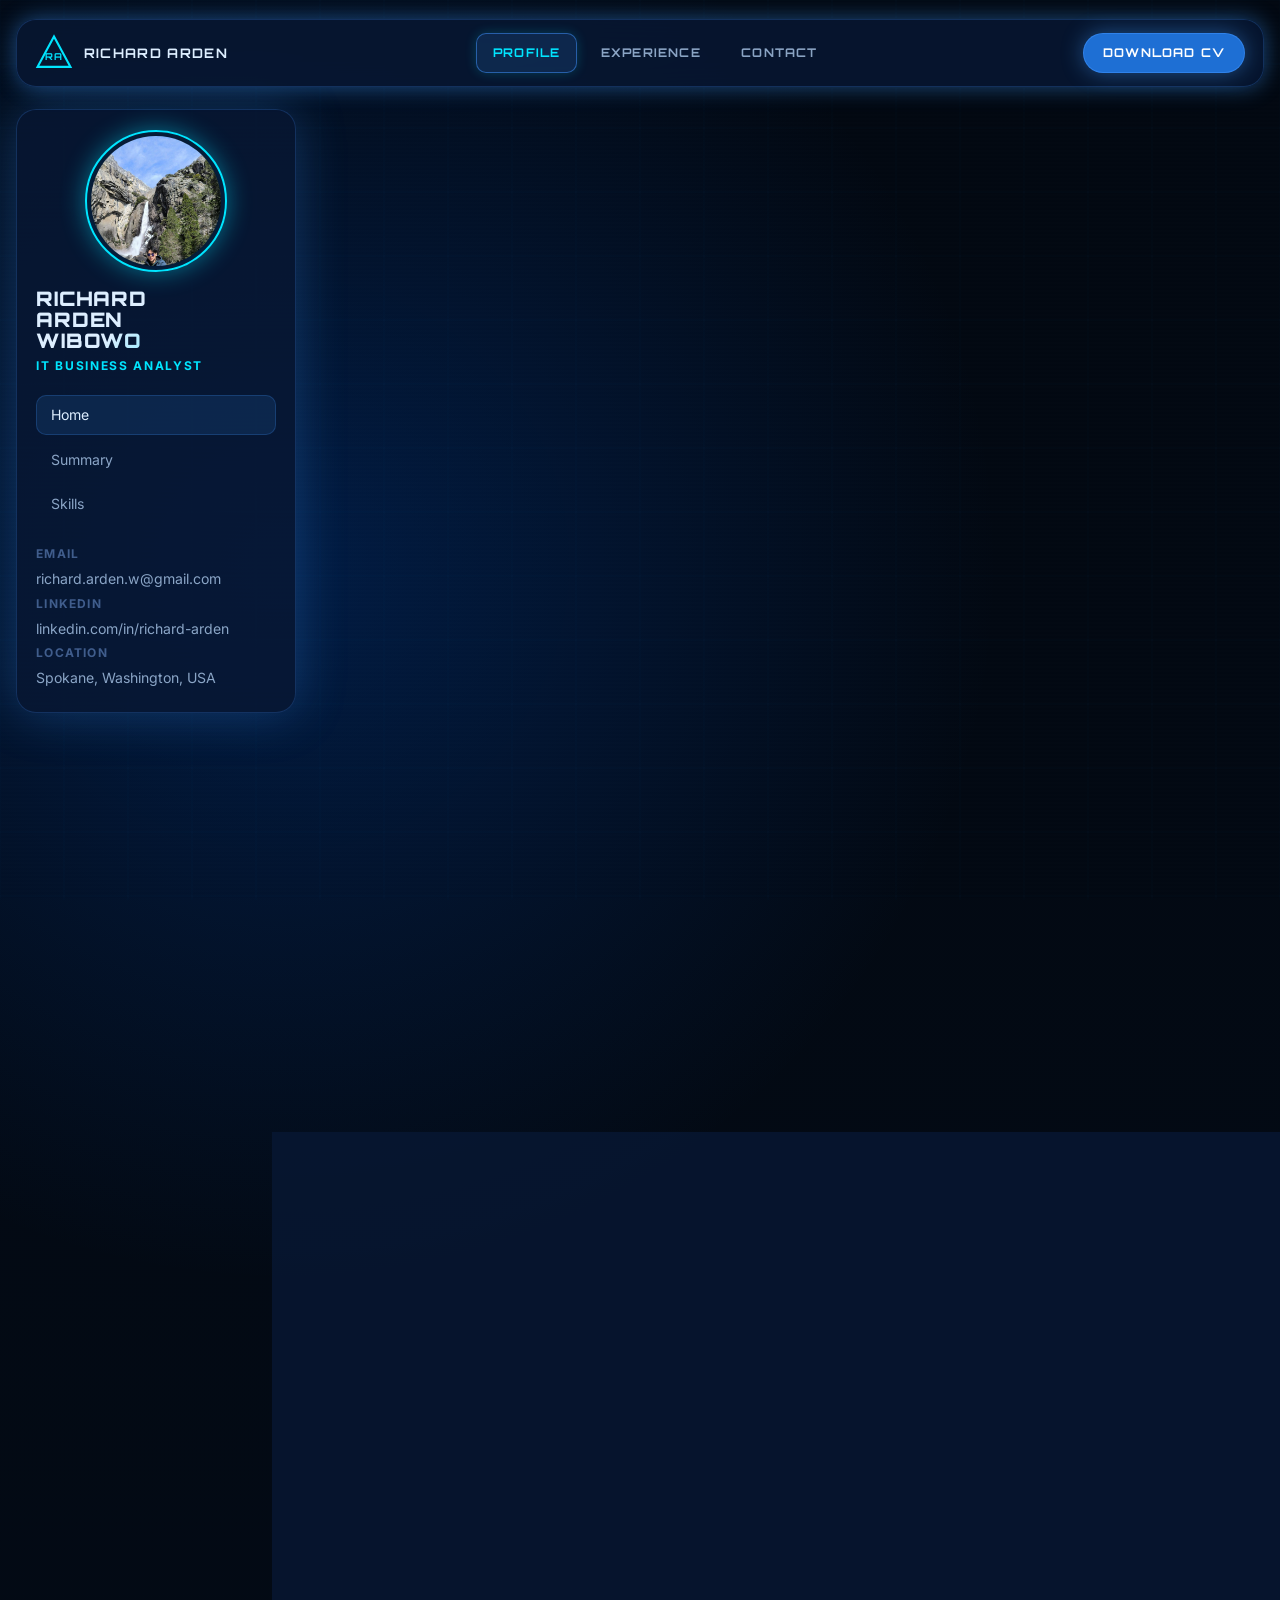
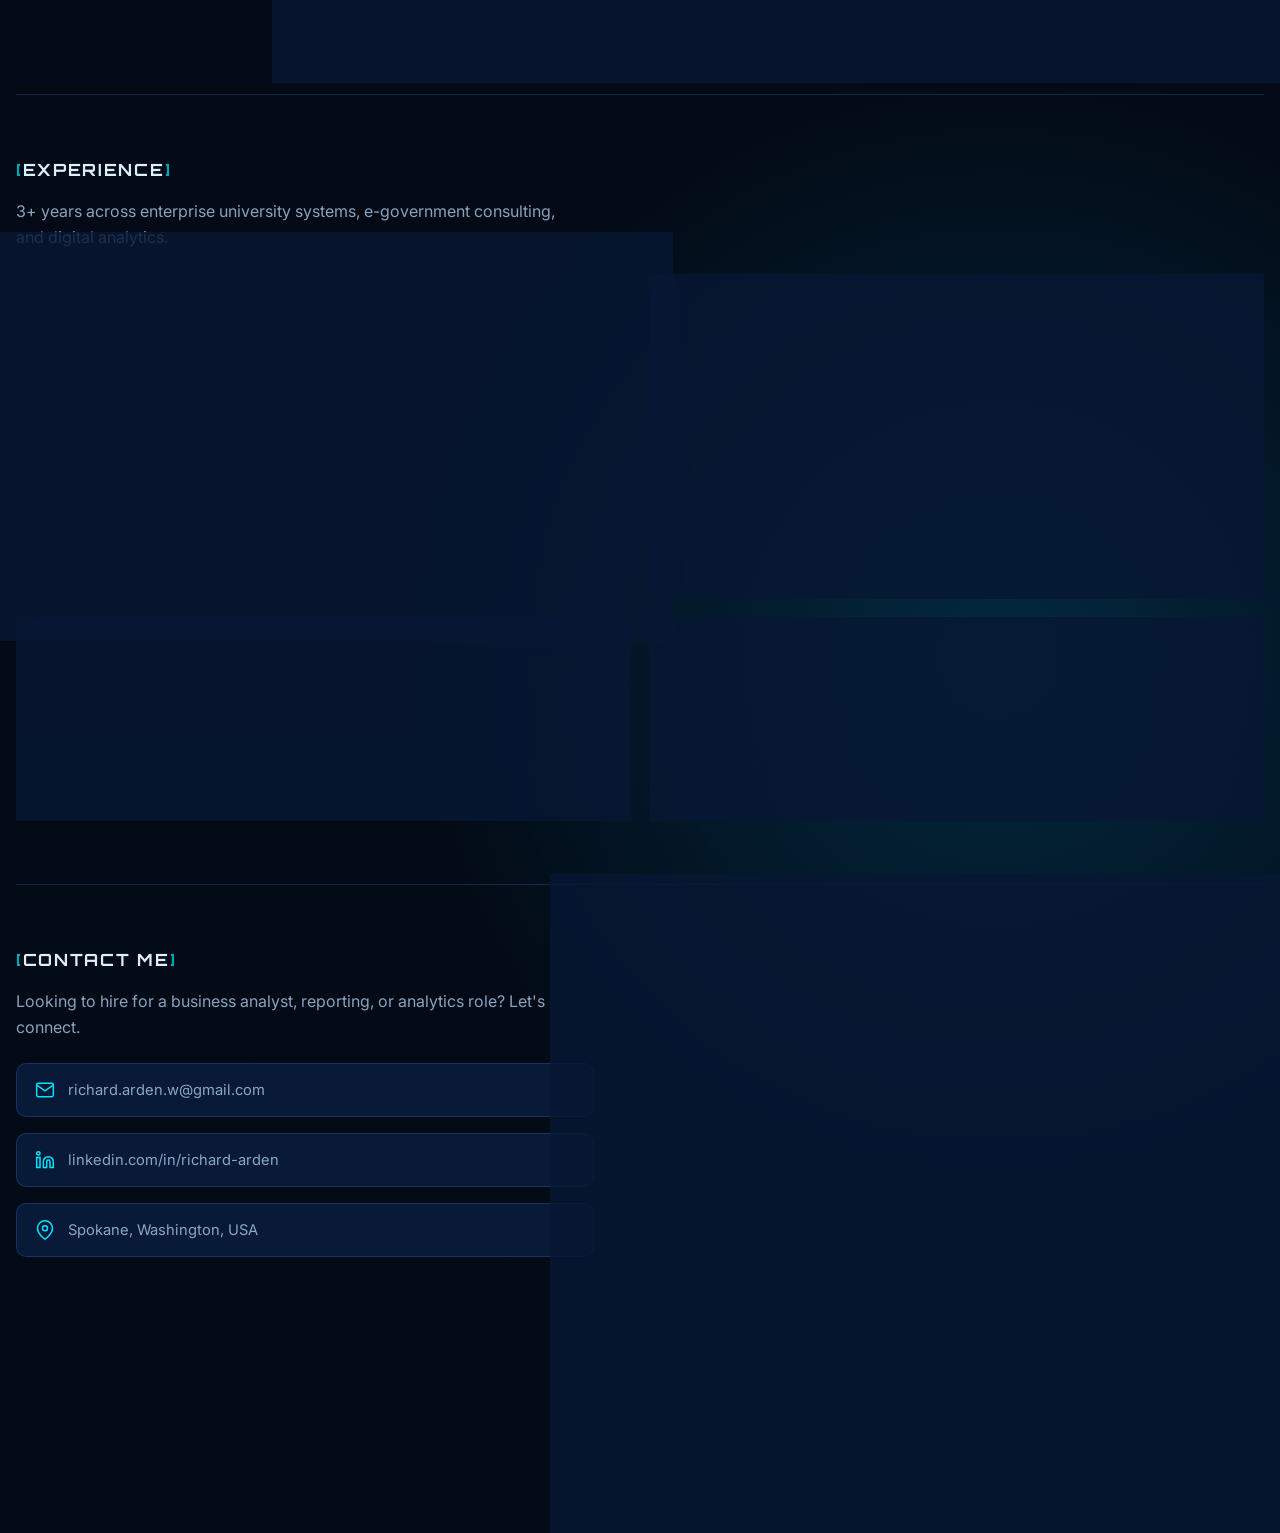
==== richard-portfolio.html @ 301f35ac "Add files via upload" ====
<!DOCTYPE html>
<html lang="en" data-theme="dark">
<head>
  <meta charset="UTF-8" />
  <meta name="viewport" content="width=device-width, initial-scale=1.0" />
  <title>Richard Arden Wibowo — IT Business Analyst</title>
  <meta name="description" content="IT Business Analyst portfolio — Richard Arden Wibowo" />
  <link rel="preconnect" href="https://fonts.googleapis.com">
  <link rel="preconnect" href="https://fonts.gstatic.com" crossorigin>
  <link href="https://fonts.googleapis.com/css2?family=Orbitron:wght@400;600;700;900&family=Inter:wght@300;400;500;600;700&display=swap" rel="stylesheet">
  <link rel="stylesheet" href="./styles.css" />
  <script defer src="./script.js"></script>
</head>
<body>
  <a class="skip-link" href="#main">Skip to content</a>
  <canvas id="grid-canvas" aria-hidden="true"></canvas>

  <div class="shell">
    <header class="topbar" role="banner">
      <div class="brand">
        <svg viewBox="0 0 44 44" width="38" height="38" aria-label="RA logo" role="img">
          <polygon points="22,3 41,38 3,38" fill="none" stroke="currentColor" stroke-width="2.5" class="logo-tri"/>
          <text x="22" y="30" text-anchor="middle" font-family="Orbitron" font-size="11" font-weight="700" fill="currentColor" class="logo-text">RA</text>
        </svg>
        <span>RICHARD ARDEN</span>
      </div>
      <nav class="top-nav" aria-label="Main navigation">
        <a href="#profile" class="tab-link">PROFILE</a>
        <a href="#project" class="tab-link">EXPERIENCE</a>
        <a href="#contact" class="tab-link">CONTACT</a>
      </nav>
      <a class="dl-cv" href="mailto:richard.arden.w@gmail.com" aria-label="Download CV via email">DOWNLOAD CV</a>
    </header>

    <main id="main">
      <!-- ── PANEL: PROFILE ── -->
      <section id="profile" class="panel active fade-in">
        <div class="profile-layout">

          <aside class="sidebar">
            <div class="avatar-wrap">
              <div class="avatar-ring" aria-hidden="true"></div>
              <img
                src="profile.jpeg"
                alt="Richard Arden Wibowo at Yosemite National Park"
                class="avatar-img"
                width="130" height="130"
                loading="eager"
                decoding="async"
              />
            </div>

            <div class="info-block">
              <p class="name-tag orb">RICHARD<br>ARDEN<br>WIBOWO</p>
              <p class="job-tag">IT BUSINESS ANALYST</p>
            </div>

            <nav class="sidebar-nav" aria-label="Section">
              <a href="#profile" class="active">Home</a>
              <a href="#summary">Summary</a>
              <a href="#skills">Skills</a>
            </nav>

            <dl class="contact-dl">
              <dt>Email</dt>
              <dd><a href="mailto:richard.arden.w@gmail.com">richard.arden.w@gmail.com</a></dd>
              <dt>LinkedIn</dt>
              <dd><a href="https://www.linkedin.com/in/richard-arden/" target="_blank" rel="noopener noreferrer">linkedin.com/in/richard-arden</a></dd>
              <dt>Location</dt>
              <dd>Spokane, Washington, USA</dd>
            </dl>
          </aside>

          <div class="profile-main">
            <div id="summary" class="panel-block fade-in">
              <h2 class="section-heading"><span class="bracket">[</span>ABOUT ME<span class="bracket">]</span></h2>
              <p>I'm an IT Business Analyst with 3+ years of experience designing dashboards, validating reports, and ensuring data accuracy across enterprise and government systems. I partner with data engineers, analysts, and stakeholders to define metrics, document logic, and promote data-driven decision-making.</p>
              <p>My work spans structured needs assessment, cross-functional collaboration, and user enablement — helping teams move from raw data to clear, trustworthy insight.</p>

              <div class="stat-row">
                <div class="stat-box">
                  <strong class="stat-num orb">3+</strong>
                  <span>Years experience</span>
                </div>
                <div class="stat-box">
                  <strong class="stat-num orb">50%</strong>
                  <span>KPI tracking improvement</span>
                </div>
                <div class="stat-box">
                  <strong class="stat-num orb">25%</strong>
                  <span>Web traffic increase</span>
                </div>
              </div>
            </div>

            <div id="skills" class="panel-block fade-in">
              <h2 class="section-heading"><span class="bracket">[</span>SOFTWARE SKILLS<span class="bracket">]</span></h2>
              <div class="tool-grid">
                <div class="tool-chip">
                  <svg viewBox="0 0 24 24" width="22" height="22" fill="none" stroke="currentColor" stroke-width="1.6"><rect x="3" y="3" width="18" height="18" rx="3"/><path d="M3 9h18M9 21V9"/></svg>
                  <span>Power BI</span>
                </div>
                <div class="tool-chip">
                  <svg viewBox="0 0 24 24" width="22" height="22" fill="none" stroke="currentColor" stroke-width="1.6"><ellipse cx="12" cy="12" rx="10" ry="5"/><path d="M2 12c0 4.4 4.5 8 10 8s10-3.6 10-8"/><path d="M12 2v20"/></svg>
                  <span>SQL</span>
                </div>
                <div class="tool-chip">
                  <svg viewBox="0 0 24 24" width="22" height="22" fill="none" stroke="currentColor" stroke-width="1.6"><rect x="3" y="3" width="18" height="18" rx="2"/><path d="M3 9h18M3 15h18M9 3v18"/></svg>
                  <span>Excel</span>
                </div>
                <div class="tool-chip">
                  <svg viewBox="0 0 24 24" width="22" height="22" fill="none" stroke="currentColor" stroke-width="1.6"><path d="M12 2L2 7l10 5 10-5-10-5zM2 17l10 5 10-5M2 12l10 5 10-5"/></svg>
                  <span>SAP S/4HANA</span>
                </div>
                <div class="tool-chip">
                  <svg viewBox="0 0 24 24" width="22" height="22" fill="none" stroke="currentColor" stroke-width="1.6"><circle cx="12" cy="12" r="10"/><path d="M12 2v20M2 12h20"/></svg>
                  <span>Oracle DB</span>
                </div>
                <div class="tool-chip">
                  <svg viewBox="0 0 24 24" width="22" height="22" fill="none" stroke="currentColor" stroke-width="1.6"><path d="M17.5 19H9a7 7 0 1 1 6.71-9h1.79a4.5 4.5 0 0 1 0 9Z"/></svg>
                  <span>Google Cloud</span>
                </div>
                <div class="tool-chip">
                  <svg viewBox="0 0 24 24" width="22" height="22" fill="none" stroke="currentColor" stroke-width="1.6"><polyline points="22 12 18 12 15 21 9 3 6 12 2 12"/></svg>
                  <span>Looker</span>
                </div>
                <div class="tool-chip">
                  <svg viewBox="0 0 24 24" width="22" height="22" fill="none" stroke="currentColor" stroke-width="1.6"><rect x="3" y="3" width="18" height="18" rx="2"/><path d="M9 9l6 6M15 9l-6 6"/></svg>
                  <span>Google Data Studio</span>
                </div>
              </div>

              <div class="lang-section">
                <h3 class="mini-heading">PROFICIENCY BARS</h3>
                <div class="bar-item"><span>Business Analyst</span><div class="bar"><div class="bar-fill" style="--w:95%"></div></div><span class="bar-pct">95%</span></div>
                <div class="bar-item"><span>Data Analyst</span><div class="bar"><div class="bar-fill" style="--w:90%"></div></div><span class="bar-pct">90%</span></div>
                <div class="bar-item"><span>AI Researcher</span><div class="bar"><div class="bar-fill" style="--w:82%"></div></div><span class="bar-pct">82%</span></div>
                <div class="bar-item"><span>AI Governance</span><div class="bar"><div class="bar-fill" style="--w:78%"></div></div><span class="bar-pct">78%</span></div>
                <div class="bar-item"><span>Requirements Gathering</span><div class="bar"><div class="bar-fill" style="--w:93%"></div></div><span class="bar-pct">93%</span></div>
              </div>
            </div>

            <div class="panel-block fade-in">
              <h2 class="section-heading"><span class="bracket">[</span>EDUCATION &amp; CERTIFICATES<span class="bracket">]</span></h2>
              <ul class="edu-list">
                <li><span class="edu-dot"></span><div><strong>Berkeley Executive Education at Emeritus</strong><br><em>AI &amp; Machine Learning — 2025</em></div></li>
                <li><span class="edu-dot"></span><div><strong>Harapan Bangsa Institute of Technology</strong><br><em>Bachelor of Information System, BI · GPA 3.57 — 2022</em></div></li>
                <li><span class="edu-dot"></span><div><strong>Oracle Database Foundations</strong><br><em>June 2021</em></div></li>
                <li><span class="edu-dot"></span><div><strong>Google Bangkit — Cloud Computing Path</strong><br><em>July 2021</em></div></li>
                <li><span class="edu-dot"></span><div><strong>SAP S/4HANA Configuration &amp; Introduction</strong><br><em>May 2020</em></div></li>
              </ul>
            </div>
          </div>
        </div>
      </section>

      <!-- ── PANEL: EXPERIENCE ── -->
      <section id="project" class="panel fade-in">
        <div class="exp-layout">
          <div class="exp-header">
            <h2 class="section-heading"><span class="bracket">[</span>EXPERIENCE<span class="bracket">]</span></h2>
            <p class="sub-copy">3+ years across enterprise university systems, e-government consulting, and digital analytics.</p>
          </div>

          <div class="exp-grid">
            <article class="exp-card active-card">
              <div class="exp-card-top">
                <div>
                  <h3>IT BUSINESS ANALYST</h3>
                  <p class="exp-org">Eastern Washington University · Cheney, WA</p>
                </div>
                <span class="badge badge-active">CURRENT</span>
              </div>
              <p class="exp-date">03/2026 — Present</p>
              <p>Defines needs assessments, configuration specifications, and reporting requirements. Analyzes system functionality for risks and gaps. Creates documentation, supports testing, QA, and resolves operational issues for supported business units.</p>
              <ul>
                <li>Structured business analysis following industry practices</li>
                <li>Documentation and user support with senior review</li>
                <li>System testing, issue diagnosis, and operational support</li>
              </ul>
            </article>

            <article class="exp-card">
              <div class="exp-card-top">
                <div>
                  <h3>IT BUSINESS ANALYST &amp; PM ASSISTANT</h3>
                  <p class="exp-org">Kabayan Consulting · Bandung, Indonesia</p>
                </div>
                <span class="badge">E-GOV</span>
              </div>
              <p class="exp-date">01/2021 — 02/2024</p>
              <p>Built executive dashboards, defined consistent data metrics, validated reporting outputs, and trained users in self-service analytics for e-government consulting engagements.</p>
              <ul>
                <li>KPI dashboards delivered to executive stakeholders</li>
                <li>Metric logic documented with engineering teams</li>
                <li>QA reviews before all report publications</li>
                <li>User walkthroughs for self-service reporting adoption</li>
              </ul>
            </article>

            <article class="exp-card">
              <div class="exp-card-top">
                <div>
                  <h3>DIGITAL MARKETING SPECIALIST</h3>
                  <p class="exp-org">JagaJaga · Jakarta, Indonesia</p>
                </div>
                <span class="badge">ANALYTICS</span>
              </div>
              <p class="exp-date">06/2020 — 12/2020</p>
              <p>Analyzed user behavior data to identify trends, improved web traffic by 25%, and built Power BI dashboards that improved marketing KPI tracking and decision-making by 50%.</p>
            </article>

            <article class="exp-card">
              <div class="exp-card-top">
                <div>
                  <h3>OPERATIONS ANALYST (ADDITIONAL EXPERIENCE)</h3>
                  <p class="exp-org">Safeway · South San Francisco, CA</p>
                </div>
                <span class="badge">OPS</span>
              </div>
              <p class="exp-date">05/2024 — 09/2025</p>
              <p>Applied process analysis and data reporting to improve operational efficiency by 20%, stock accuracy by 30%, and reduce product waste by 18% through data visualization and process documentation.</p>
            </article>
          </div>
        </div>
      </section>

      <!-- ── PANEL: CONTACT ── -->
      <section id="contact" class="panel fade-in">
        <div class="contact-layout">
          <div class="contact-left">
            <h2 class="section-heading"><span class="bracket">[</span>CONTACT ME<span class="bracket">]</span></h2>
            <p class="sub-copy">Looking to hire for a business analyst, reporting, or analytics role? Let's connect.</p>
            <div class="contact-info-stack">
              <div class="contact-info-item">
                <svg viewBox="0 0 24 24" width="20" height="20" fill="none" stroke="currentColor" stroke-width="1.8"><path d="M4 4h16c1.1 0 2 .9 2 2v12c0 1.1-.9 2-2 2H4c-1.1 0-2-.9-2-2V6c0-1.1.9-2 2-2z"/><polyline points="22,6 12,13 2,6"/></svg>
                <a href="mailto:richard.arden.w@gmail.com">richard.arden.w@gmail.com</a>
              </div>
              <div class="contact-info-item">
                <svg viewBox="0 0 24 24" width="20" height="20" fill="none" stroke="currentColor" stroke-width="1.8"><path d="M16 8a6 6 0 0 1 6 6v7h-4v-7a2 2 0 0 0-2-2 2 2 0 0 0-2 2v7h-4v-7a6 6 0 0 1 6-6z"/><rect x="2" y="9" width="4" height="12"/><circle cx="4" cy="4" r="2"/></svg>
                <a href="https://www.linkedin.com/in/richard-arden/" target="_blank" rel="noopener noreferrer">linkedin.com/in/richard-arden</a>
              </div>
              <div class="contact-info-item">
                <svg viewBox="0 0 24 24" width="20" height="20" fill="none" stroke="currentColor" stroke-width="1.8"><path d="M21 10c0 7-9 13-9 13s-9-6-9-13a9 9 0 0 1 18 0z"/><circle cx="12" cy="10" r="3"/></svg>
                <span>Spokane, Washington, USA</span>
              </div>
            </div>

          </div>

          <form class="contact-form-panel" id="contact-form" action="mailto:richard.arden.w@gmail.com" method="post" enctype="text/plain">
            <div class="form-group">
              <label for="name">NAME</label>
              <input id="name" name="name" type="text" placeholder="Your name" autocomplete="name" required>
            </div>
            <div class="form-group">
              <label for="email">EMAIL</label>
              <input id="email" name="email" type="email" placeholder="you@example.com" autocomplete="email" required>
            </div>
            <div class="form-group">
              <label for="message">MESSAGE</label>
              <textarea id="message" name="message" rows="6" placeholder="Tell me about the role or project" required></textarea>
            </div>
            <button type="submit" class="send-btn">
              <span>SEND MESSAGE</span>
              <svg viewBox="0 0 24 24" width="18" height="18" fill="none" stroke="currentColor" stroke-width="2.2"><line x1="22" y1="2" x2="11" y2="13"/><polygon points="22 2 15 22 11 13 2 9 22 2"/></svg>
            </button>
            <p id="form-status" class="form-status" aria-live="polite"></p>
          </form>
        </div>
      </section>
    </main>
  </div>
</body>
</html>
---- styles.css ----
/* ── TOKENS ─────────────────────────────────────── */
:root {
  --bg:       #030b17;
  --bg-2:     #050f1e;
  --panel:    rgba(8,24,52,0.82);
  --panel-2:  rgba(12,32,68,0.72);
  --border:   rgba(64,148,255,0.22);
  --border-h: rgba(64,148,255,0.52);
  --text:     #ddeeff;
  --muted:    rgba(190,220,255,0.72);
  --faint:    rgba(140,185,255,0.44);
  --blue:     #3d9bff;
  --blue-2:   #1e6fd4;
  --cyan:     #00e5ff;
  --cyan-dim: rgba(0,229,255,0.18);
  --glow:     0 0 22px rgba(61,155,255,0.45);
  --glow-lg:  0 0 50px rgba(61,155,255,0.28);
  --ease:     220ms cubic-bezier(.2,.8,.2,1);
  --font-hd:  'Orbitron', 'Courier New', monospace;
  --font-bd:  'Inter', system-ui, sans-serif;
  --r-card:   20px;
  --r-sm:     10px;
  --content:  1320px;
}

[data-theme="light"] {
  --bg:      #0d1c33;
  --bg-2:    #102040;
  --panel:   rgba(13,32,62,0.9);
  --text:    #e8f2ff;
  --muted:   rgba(180,212,255,0.75);
  --faint:   rgba(130,175,255,0.5);
}

/* ── RESET ───────────────────────────────────────── */
*,*::before,*::after{box-sizing:border-box;margin:0;padding:0;}
html{scroll-behavior:smooth;-webkit-font-smoothing:antialiased;}
body{
  min-height:100vh;
  font-family:var(--font-bd);
  font-size:1rem;
  color:var(--text);
  background:radial-gradient(circle at 22% 18%, rgba(0,80,200,0.28), transparent 26%),
             radial-gradient(circle at 78% 72%, rgba(0,180,255,0.18), transparent 24%),
             linear-gradient(180deg, #030912, var(--bg));
  overflow-x:hidden;
}
a{color:inherit;text-decoration:none;}
button,input,textarea,select{font:inherit;color:inherit;}
img,svg{display:block;max-width:100%;}
:focus-visible{outline:2px solid var(--cyan);outline-offset:3px;}

/* ── GRID CANVAS ──────────────────────────────────── */
#grid-canvas{
  position:fixed;inset:0;z-index:0;pointer-events:none;opacity:0.35;
}

/* ── SKIP LINK ────────────────────────────────────── */
.skip-link{position:absolute;left:1rem;top:-3rem;background:var(--cyan);color:#000;padding:.5rem .9rem;border-radius:8px;z-index:999;}
.skip-link:focus{top:1rem;}

/* ── SHELL ──────────────────────────────────────────── */
.shell{
  position:relative;z-index:1;
  width:min(calc(100% - 2rem), var(--content));
  margin:0 auto;
  padding:1.2rem 0 4rem;
}

/* ── TOPBAR ──────────────────────────────────────── */
.topbar{
  display:flex;align-items:center;justify-content:space-between;gap:1rem;
  padding:.8rem 1.1rem;margin-bottom:1.4rem;
  background:var(--panel);
  border:1px solid var(--border);
  border-radius:var(--r-card);
  backdrop-filter:blur(14px);
  box-shadow:var(--glow);
}
.brand{
  display:inline-flex;align-items:center;gap:.7rem;
  font-family:var(--font-hd);font-size:.82rem;font-weight:700;letter-spacing:.1em;
  color:var(--text);
}
.logo-tri{stroke:var(--cyan);}
.logo-text{fill:var(--cyan);}
.top-nav{display:flex;gap:.4rem;}
.tab-link{
  min-height:40px;display:inline-flex;align-items:center;
  padding:0 1rem;border-radius:var(--r-sm);
  font-family:var(--font-hd);font-size:.75rem;font-weight:700;letter-spacing:.1em;
  color:var(--muted);
  transition:background var(--ease),color var(--ease),box-shadow var(--ease);
  border:1px solid transparent;
}
.tab-link:hover,.tab-link.active{
  background:rgba(61,155,255,0.14);
  color:var(--cyan);
  border-color:var(--border-h);
  box-shadow:0 0 12px rgba(0,229,255,0.2);
}
.dl-cv{
  min-height:40px;display:inline-flex;align-items:center;
  padding:0 1.2rem;border-radius:999px;
  font-family:var(--font-hd);font-size:.75rem;font-weight:700;letter-spacing:.1em;
  background:var(--blue-2);color:#fff;
  border:1px solid var(--border-h);
  box-shadow:var(--glow);
  transition:filter var(--ease),transform var(--ease);
}
.dl-cv:hover{filter:brightness(1.15);transform:translateY(-1px);}

/* ── PANELS ───────────────────────────────────────── */
.panel{display:block;}
.panel[hidden]{display:none;}
.fade-in{animation:fadeIn .38s ease both;}
@keyframes fadeIn{from{opacity:0;}to{opacity:1;}}

/* ── PROFILE LAYOUT ──────────────────────────────── */
.profile-layout{
  display:grid;
  grid-template-columns:280px 1fr;
  gap:1.5rem;
  align-items:start;
}
.sidebar{
  background:var(--panel);
  border:1px solid var(--border);
  border-radius:var(--r-card);
  backdrop-filter:blur(14px);
  padding:1.6rem 1.2rem;
  display:grid;gap:1.4rem;
  box-shadow:var(--glow-lg);
  position:sticky;top:1rem;
}
.avatar-wrap{position:relative;width:130px;height:130px;margin:0 auto;}
.avatar-ring{
  position:absolute;inset:-6px;
  border-radius:50%;
  border:2px solid var(--cyan);
  box-shadow:0 0 24px rgba(0,229,255,0.45),inset 0 0 12px rgba(0,229,255,0.1);
  animation:pulse 2.8s ease-in-out infinite;
}
@keyframes pulse{0%,100%{box-shadow:0 0 18px rgba(0,229,255,0.45);}50%{box-shadow:0 0 36px rgba(0,229,255,0.75);}}
.avatar-silhouette{
  width:100%;height:100%;border-radius:50%;
  background:radial-gradient(circle at 45% 36%,rgba(80,160,255,0.5),rgba(4,18,44,0.96));
  border:1.5px solid rgba(61,155,255,0.2);
}
.name-tag{
  font-size:1.25rem;font-weight:900;line-height:1.05;letter-spacing:.04em;
  background:linear-gradient(135deg,var(--text) 40%,var(--cyan));
  -webkit-background-clip:text;background-clip:text;-webkit-text-fill-color:transparent;
}
.job-tag{color:var(--cyan);font-size:.75rem;font-weight:700;letter-spacing:.14em;margin-top:.4rem;}
.sidebar-nav{display:flex;flex-direction:column;gap:.3rem;}
.sidebar-nav a{
  padding:.65rem .85rem;border-radius:var(--r-sm);
  font-size:.88rem;color:var(--muted);
  border:1px solid transparent;
  transition:background var(--ease),color var(--ease),border-color var(--ease);
}
.sidebar-nav a:hover,.sidebar-nav a.active{
  background:rgba(61,155,255,0.12);color:var(--text);border-color:var(--border);
}
.contact-dl{display:grid;gap:.55rem;}
.contact-dl dt{font-size:.75rem;letter-spacing:.1em;color:var(--faint);font-weight:700;text-transform:uppercase;}
.contact-dl dd{font-size:.88rem;color:var(--muted);}
.contact-dl a:hover{color:var(--cyan);}

.profile-main{display:grid;gap:1.4rem;}
.panel-block{
  background:var(--panel);
  border:1px solid var(--border);
  border-radius:var(--r-card);
  backdrop-filter:blur(10px);
  padding:1.5rem 1.6rem;
  box-shadow:0 4px 32px rgba(0,0,0,0.32);
}

.section-heading{
  font-family:var(--font-hd);font-size:1.05rem;font-weight:700;
  letter-spacing:.1em;margin-bottom:1.1rem;color:var(--text);
}
.bracket{color:var(--cyan);opacity:.7;}
.orb{font-family:var(--font-hd);}

.panel-block p+p{margin-top:.75rem;}
.panel-block p{color:var(--muted);line-height:1.7;max-width:72ch;}

.stat-row{
  display:grid;grid-template-columns:repeat(3,1fr);gap:1rem;margin-top:1.4rem;
}
.stat-box{
  padding:1rem;border-radius:var(--r-sm);
  background:rgba(61,155,255,0.08);
  border:1px solid var(--border);
  text-align:center;
}
.stat-num{font-size:1.8rem;font-weight:900;color:var(--cyan);display:block;}
.stat-box span{font-size:.78rem;color:var(--muted);display:block;margin-top:.3rem;}

.tool-grid{
  display:grid;
  grid-template-columns:repeat(4,1fr);
  gap:.75rem;margin-bottom:1.4rem;
}
.tool-chip{
  display:flex;flex-direction:column;align-items:center;gap:.5rem;
  padding:.85rem .5rem;border-radius:var(--r-sm);
  background:rgba(0,0,0,0.3);
  border:1px solid var(--border);
  color:var(--cyan);font-size:.74rem;font-weight:600;letter-spacing:.06em;text-align:center;
  transition:box-shadow var(--ease),border-color var(--ease);
}
.tool-chip:hover{box-shadow:0 0 14px rgba(0,229,255,0.3);border-color:var(--border-h);}

.mini-heading{
  font-family:var(--font-hd);font-size:.75rem;font-weight:700;
  letter-spacing:.12em;color:var(--cyan);margin-bottom:.85rem;
}
.lang-section{border-top:1px solid var(--border);padding-top:1.1rem;}
.bar-item{display:grid;grid-template-columns:1fr auto;align-items:center;gap:.55rem 1rem;margin-bottom:.65rem;}
.bar-item>span:first-child{font-size:.88rem;color:var(--muted);grid-column:1;}
.bar-pct{font-family:var(--font-hd);font-size:.75rem;color:var(--cyan);font-weight:700;}
.bar{grid-column:1/-1;height:6px;border-radius:999px;background:rgba(255,255,255,0.06);}
.bar-fill{height:100%;border-radius:inherit;width:var(--w);background:linear-gradient(90deg,var(--blue-2),var(--cyan));box-shadow:0 0 10px rgba(0,229,255,0.4);}

.edu-list{display:grid;gap:.85rem;list-style:none;}
.edu-list li{display:flex;gap:.9rem;align-items:flex-start;}
.edu-dot{
  flex-shrink:0;width:10px;height:10px;border-radius:50%;margin-top:.3rem;
  background:var(--cyan);box-shadow:0 0 10px rgba(0,229,255,0.7);
}
.edu-list strong{display:block;font-size:.95rem;margin-bottom:.2rem;}
.edu-list em{font-size:.85rem;color:var(--cyan);font-style:normal;}

/* ── EXPERIENCE ──────────────────────────────────── */
.exp-layout{display:grid;gap:1.5rem;}
.exp-header p{color:var(--muted);max-width:55ch;margin-top:.5rem;}
.sub-copy{color:var(--muted);max-width:60ch;margin-top:.6rem;line-height:1.65;}
.exp-grid{display:grid;grid-template-columns:repeat(2,1fr);gap:1.2rem;}
.exp-card{
  background:var(--panel);
  border:1px solid var(--border);
  border-radius:var(--r-card);
  backdrop-filter:blur(10px);
  padding:1.4rem 1.5rem;
  transition:border-color var(--ease),box-shadow var(--ease);
}
.exp-card:hover{border-color:var(--border-h);box-shadow:var(--glow);}
.active-card{
  border-color:rgba(0,229,255,0.38);
  box-shadow:0 0 28px rgba(0,229,255,0.18);
}
.exp-card-top{display:flex;justify-content:space-between;align-items:flex-start;gap:.75rem;margin-bottom:.3rem;}
.exp-card h3{font-family:var(--font-hd);font-size:.82rem;font-weight:700;letter-spacing:.08em;}
.exp-org{font-size:.85rem;color:var(--muted);margin-bottom:.1rem;}
.exp-date{font-size:.8rem;color:var(--cyan);font-family:var(--font-hd);margin-bottom:.75rem;font-weight:600;}
.exp-card p{color:var(--muted);font-size:.92rem;line-height:1.65;max-width:unset;}
.exp-card ul{margin-top:.7rem;padding-left:1rem;color:var(--faint);font-size:.88rem;line-height:1.7;}
.exp-card li+li{margin-top:.3rem;}
.badge{
  white-space:nowrap;padding:.35rem .7rem;border-radius:999px;
  font-family:var(--font-hd);font-size:.68rem;font-weight:700;letter-spacing:.1em;
  background:rgba(61,155,255,0.1);
  border:1px solid var(--border);color:var(--blue);
  flex-shrink:0;
}
.badge-active{background:rgba(0,229,255,0.12);border-color:rgba(0,229,255,0.4);color:var(--cyan);}

/* ── CONTACT ─────────────────────────────────────── */
.contact-layout{
  display:grid;grid-template-columns:.95fr 1.05fr;gap:2rem;align-items:start;
}
.contact-info-stack{display:grid;gap:1rem;margin-top:1.4rem;}
.contact-info-item{
  display:flex;align-items:center;gap:.85rem;
  padding:1rem 1.1rem;border-radius:var(--r-sm);
  background:var(--panel-2);border:1px solid var(--border);
  color:var(--muted);font-size:.92rem;
}
.contact-info-item svg{flex-shrink:0;color:var(--cyan);}
.contact-info-item a:hover{color:var(--cyan);}
.ty-block{margin-top:3rem;user-select:none;pointer-events:none;}
.ty-text{font-size:clamp(2.5rem,6vw,4.5rem);font-weight:900;letter-spacing:.05em;opacity:0.12;line-height:1;color:var(--cyan);}
.ty-year{font-size:clamp(1.5rem,4vw,3.2rem);font-weight:900;letter-spacing:.1em;opacity:0.1;color:var(--cyan);}

.contact-form-panel{
  display:grid;gap:1.1rem;
  background:var(--panel);
  border:1px solid var(--border);
  border-radius:var(--r-card);
  backdrop-filter:blur(14px);
  padding:1.6rem;
  box-shadow:var(--glow-lg);
}
.form-group{display:grid;gap:.5rem;}
.form-group label{
  font-family:var(--font-hd);font-size:.73rem;font-weight:700;
  letter-spacing:.12em;color:var(--faint);
}
.form-group input,.form-group textarea{
  background:rgba(0,0,0,0.38);
  border:1px solid var(--border);
  border-radius:var(--r-sm);
  padding:.9rem 1rem;
  color:var(--text);
  transition:border-color var(--ease),box-shadow var(--ease);
}
.form-group input::placeholder,.form-group textarea::placeholder{color:var(--faint);}
.form-group input:focus,.form-group textarea:focus{
  border-color:var(--cyan);
  box-shadow:0 0 0 3px rgba(0,229,255,0.18);
  outline:none;
}
.send-btn{
  min-height:52px;display:inline-flex;align-items:center;justify-content:center;gap:.6rem;
  border-radius:999px;border:1.5px solid var(--border-h);
  background:linear-gradient(90deg,var(--blue-2),rgba(0,150,210,0.85));
  color:#fff;font-family:var(--font-hd);font-size:.8rem;font-weight:700;letter-spacing:.12em;
  cursor:pointer;box-shadow:var(--glow);
  transition:filter var(--ease),transform var(--ease);
}
.send-btn:hover{filter:brightness(1.15);transform:translateY(-1px);}
.form-status{min-height:1.4rem;font-size:.85rem;color:var(--faint);}

/* ── SCROLL REVEALS ──────────────────────────────── */
@supports(animation-timeline:scroll()){
  .panel-block,.exp-card,.contact-info-item{
    opacity:0;
    animation:reveal-fade linear both;
    animation-timeline:view();
    animation-range:entry 0% entry 80%;
  }
  @keyframes reveal-fade{to{opacity:1;}}
}

/* ── RESPONSIVE ──────────────────────────────────── */
@media(max-width:1024px){
  .profile-layout{grid-template-columns:1fr;}
  .sidebar{position:static;grid-template-columns:repeat(2,1fr);}
  .avatar-wrap,.info-block{grid-column:span 2;text-align:center;margin:0 auto;}
  .exp-grid{grid-template-columns:1fr;}
  .contact-layout{grid-template-columns:1fr;}
  .tool-grid{grid-template-columns:repeat(4,1fr);}
}
@media(max-width:640px){
  .shell{padding-bottom:3rem;}
  .topbar{flex-wrap:wrap;gap:.6rem;}
  .top-nav{flex-wrap:wrap;}
  .tool-grid{grid-template-columns:repeat(3,1fr);}
  .stat-row{grid-template-columns:1fr 1fr;}
  .sidebar-nav{flex-direction:row;flex-wrap:wrap;}
  .sidebar{grid-template-columns:1fr;}
}
@media(prefers-reduced-motion:reduce){
  html{scroll-behavior:auto;}
  *,*::before,*::after{animation:none!important;transition:none!important;}
}

/* ── ONE-PAGE SCROLL OVERRIDES ──────────────────── */
.panel { display: block !important; }
.panel + .panel { margin-top: 4rem; padding-top: 4rem; border-top: 1px solid var(--border); }

/* Sticky topbar with scroll-spy highlight */
.topbar { position: sticky; top: 1rem; z-index: 100; }
.tab-link.active {
  background: rgba(61,155,255,0.14);
  color: var(--cyan);
  border-color: var(--border-h);
  box-shadow: 0 0 12px rgba(0,229,255,0.2);
}

/* ── AVATAR PHOTO ──────────────────────── */
.avatar-img {
  width: 130px;
  height: 130px;
  border-radius: 50%;
  object-fit: cover;
  object-position: center top;
  display: block;
}
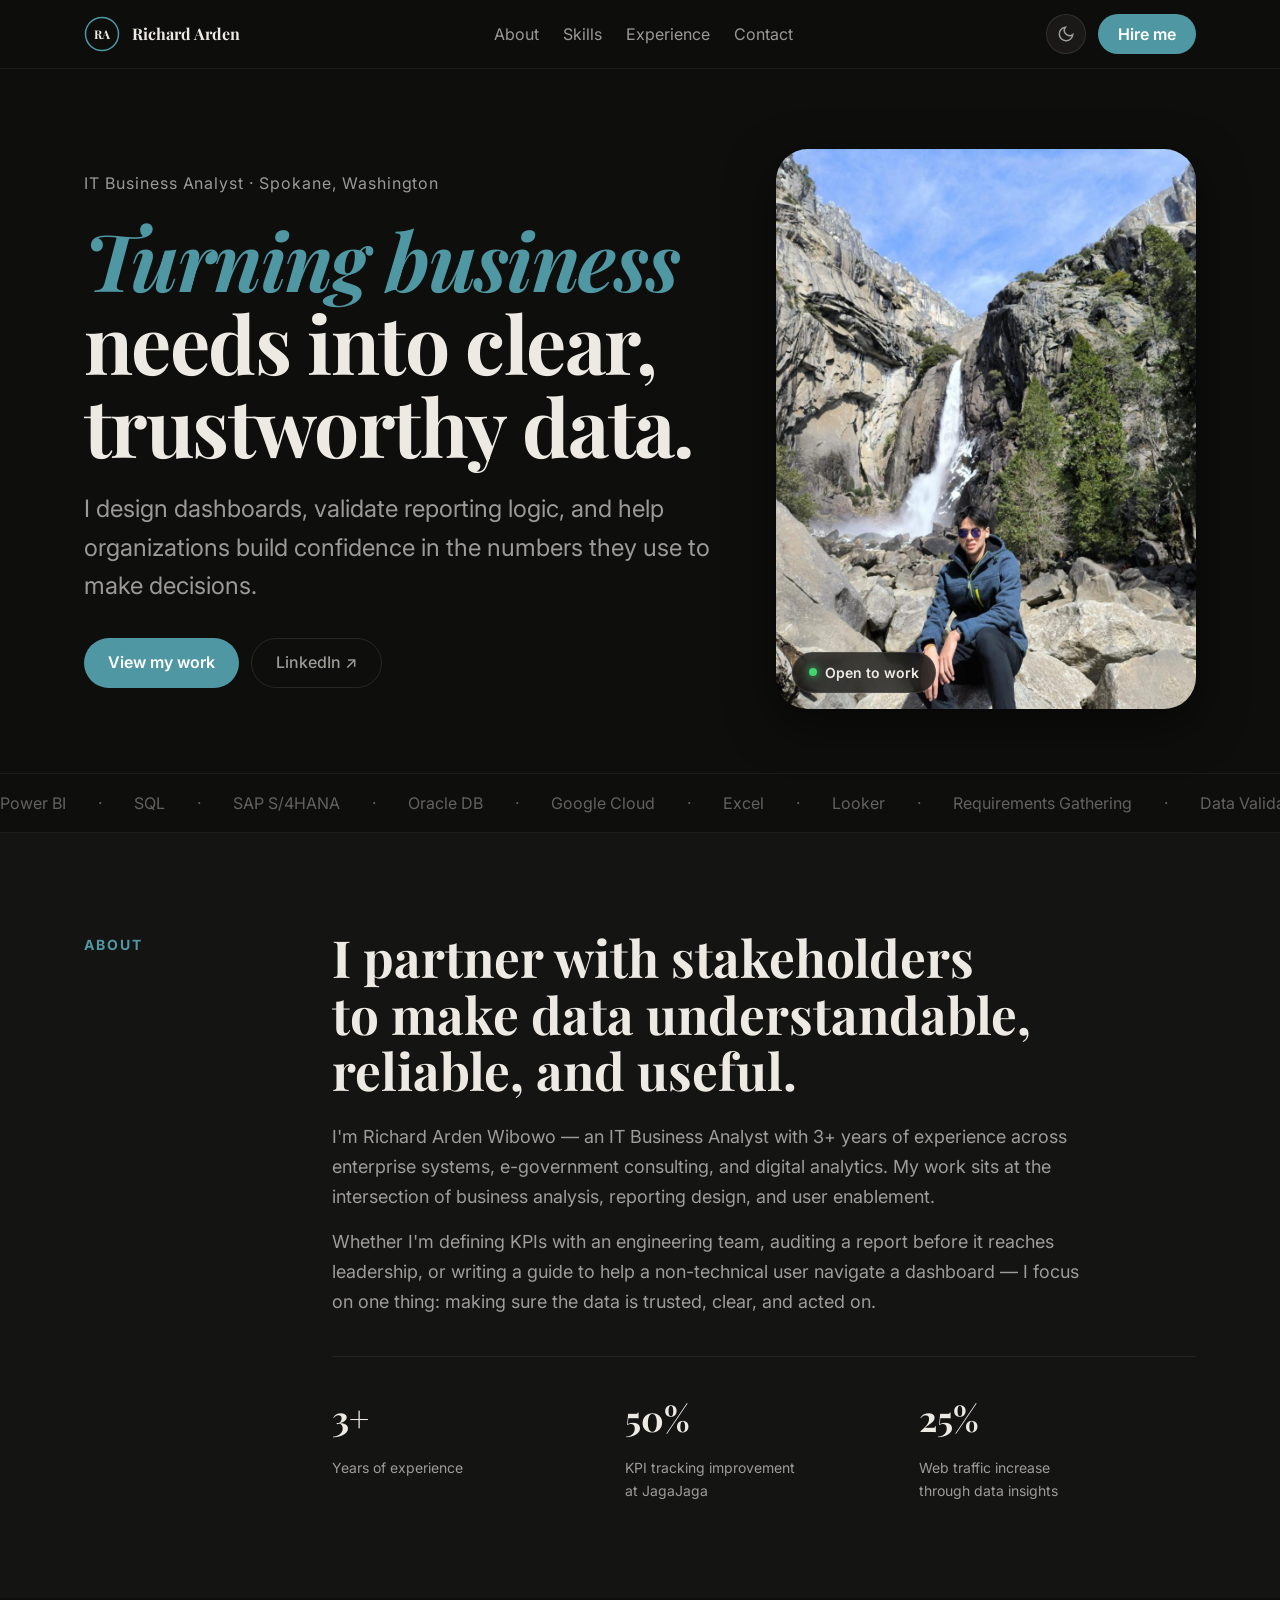
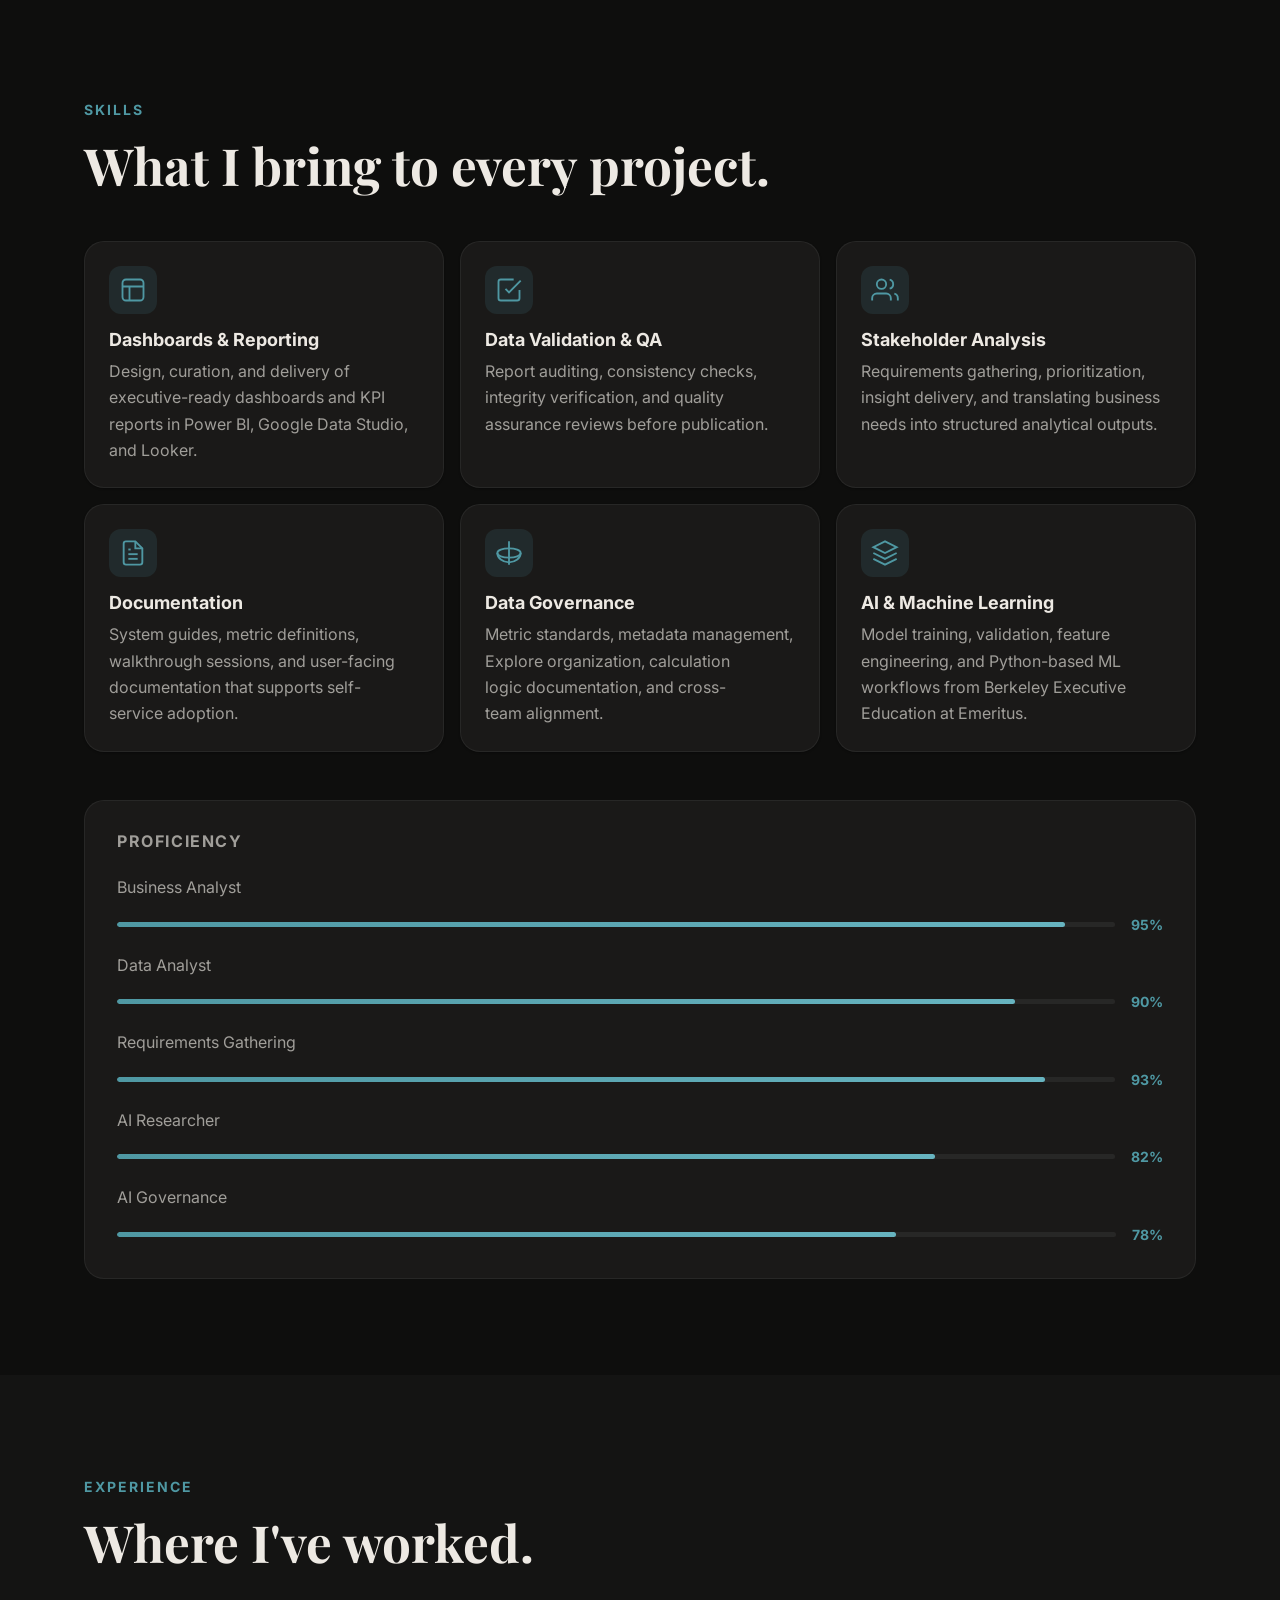
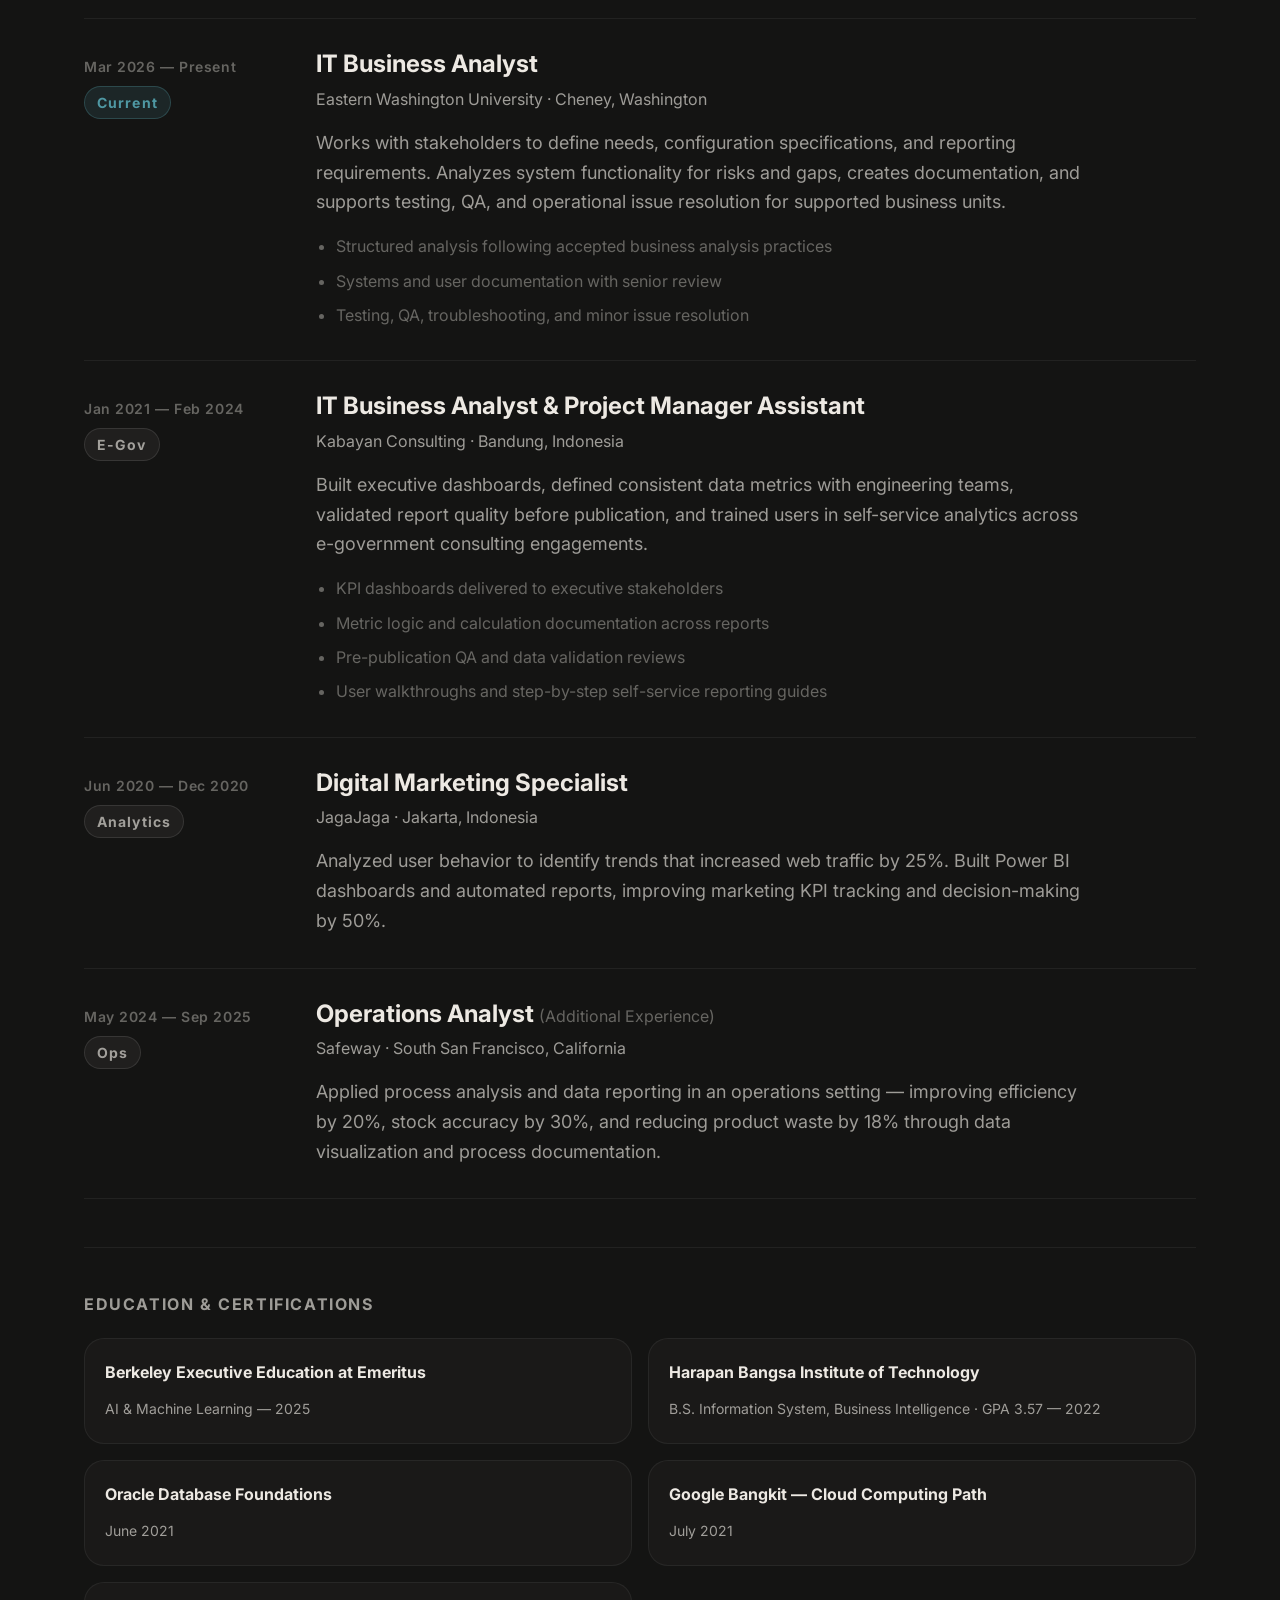
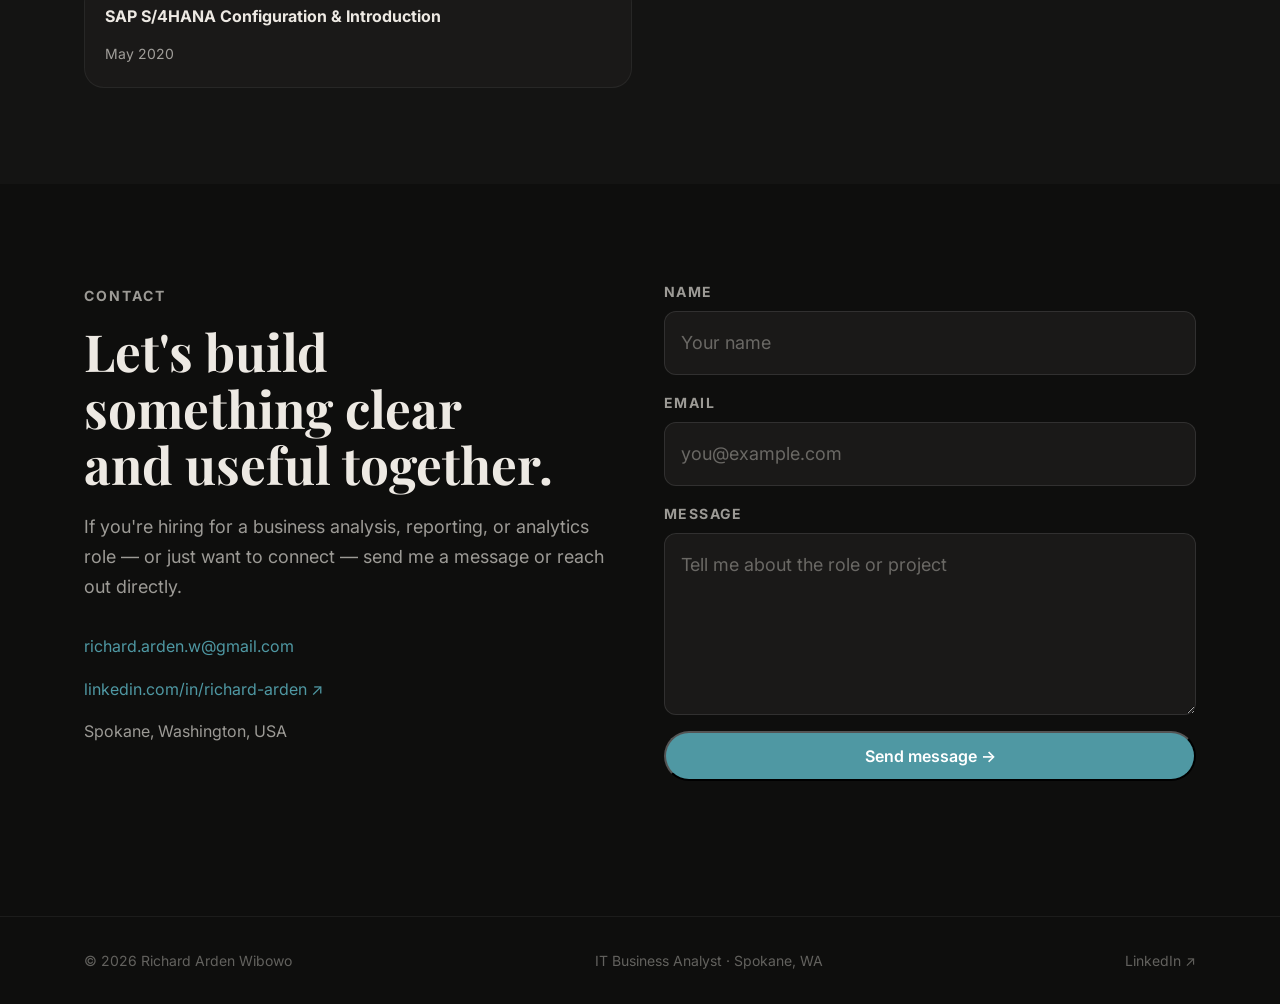
==== commit e6820e34: "Add files via upload" ====
--- a/richard-portfolio.html
+++ b/richard-portfolio.html
@@ -4,272 +4,335 @@
   <meta charset="UTF-8" />
   <meta name="viewport" content="width=device-width, initial-scale=1.0" />
   <title>Richard Arden Wibowo — IT Business Analyst</title>
-  <meta name="description" content="IT Business Analyst portfolio — Richard Arden Wibowo" />
+  <meta name="description" content="IT Business Analyst — dashboards, reporting, and data-driven clarity for teams that need to trust their data." />
   <link rel="preconnect" href="https://fonts.googleapis.com">
   <link rel="preconnect" href="https://fonts.gstatic.com" crossorigin>
-  <link href="https://fonts.googleapis.com/css2?family=Orbitron:wght@400;600;700;900&family=Inter:wght@300;400;500;600;700&display=swap" rel="stylesheet">
+  <link href="https://fonts.googleapis.com/css2?family=Playfair+Display:ital,wght@0,400;0,700;0,900;1,400;1,700&family=Inter:wght@300;400;500;600;700&display=swap" rel="stylesheet">
   <link rel="stylesheet" href="./styles.css" />
   <script defer src="./script.js"></script>
 </head>
 <body>
+
   <a class="skip-link" href="#main">Skip to content</a>
-  <canvas id="grid-canvas" aria-hidden="true"></canvas>
-
-  <div class="shell">
-    <header class="topbar" role="banner">
-      <div class="brand">
-        <svg viewBox="0 0 44 44" width="38" height="38" aria-label="RA logo" role="img">
-          <polygon points="22,3 41,38 3,38" fill="none" stroke="currentColor" stroke-width="2.5" class="logo-tri"/>
-          <text x="22" y="30" text-anchor="middle" font-family="Orbitron" font-size="11" font-weight="700" fill="currentColor" class="logo-text">RA</text>
+
+  <!-- ── NAVBAR ─────────────────────────────── -->
+  <header class="navbar" id="navbar">
+    <div class="nav-inner">
+      <a href="#hero" class="nav-brand" aria-label="Richard Arden home">
+        <svg viewBox="0 0 48 48" width="36" height="36" aria-hidden="true">
+          <circle cx="24" cy="24" r="22" fill="none" stroke="currentColor" stroke-width="2" class="logo-ring"/>
+          <text x="24" y="30" text-anchor="middle" font-family="Playfair Display, serif" font-size="16" font-weight="700" fill="currentColor">RA</text>
         </svg>
-        <span>RICHARD ARDEN</span>
-      </div>
-      <nav class="top-nav" aria-label="Main navigation">
-        <a href="#profile" class="tab-link">PROFILE</a>
-        <a href="#project" class="tab-link">EXPERIENCE</a>
-        <a href="#contact" class="tab-link">CONTACT</a>
+        <span>Richard Arden</span>
+      </a>
+      <nav class="nav-links" aria-label="Primary navigation">
+        <a href="#about">About</a>
+        <a href="#skills">Skills</a>
+        <a href="#experience">Experience</a>
+        <a href="#contact">Contact</a>
       </nav>
-      <a class="dl-cv" href="mailto:richard.arden.w@gmail.com" aria-label="Download CV via email">DOWNLOAD CV</a>
-    </header>
-
-    <main id="main">
-      <!-- ── PANEL: PROFILE ── -->
-      <section id="profile" class="panel active fade-in">
-        <div class="profile-layout">
-
-          <aside class="sidebar">
-            <div class="avatar-wrap">
-              <div class="avatar-ring" aria-hidden="true"></div>
-              <img
-                src="profile.jpeg"
-                alt="Richard Arden Wibowo at Yosemite National Park"
-                class="avatar-img"
-                width="130" height="130"
-                loading="eager"
-                decoding="async"
-              />
-            </div>
-
-            <div class="info-block">
-              <p class="name-tag orb">RICHARD<br>ARDEN<br>WIBOWO</p>
-              <p class="job-tag">IT BUSINESS ANALYST</p>
-            </div>
-
-            <nav class="sidebar-nav" aria-label="Section">
-              <a href="#profile" class="active">Home</a>
-              <a href="#summary">Summary</a>
-              <a href="#skills">Skills</a>
-            </nav>
-
-            <dl class="contact-dl">
-              <dt>Email</dt>
-              <dd><a href="mailto:richard.arden.w@gmail.com">richard.arden.w@gmail.com</a></dd>
-              <dt>LinkedIn</dt>
-              <dd><a href="https://www.linkedin.com/in/richard-arden/" target="_blank" rel="noopener noreferrer">linkedin.com/in/richard-arden</a></dd>
-              <dt>Location</dt>
-              <dd>Spokane, Washington, USA</dd>
-            </dl>
-          </aside>
-
-          <div class="profile-main">
-            <div id="summary" class="panel-block fade-in">
-              <h2 class="section-heading"><span class="bracket">[</span>ABOUT ME<span class="bracket">]</span></h2>
-              <p>I'm an IT Business Analyst with 3+ years of experience designing dashboards, validating reports, and ensuring data accuracy across enterprise and government systems. I partner with data engineers, analysts, and stakeholders to define metrics, document logic, and promote data-driven decision-making.</p>
-              <p>My work spans structured needs assessment, cross-functional collaboration, and user enablement — helping teams move from raw data to clear, trustworthy insight.</p>
-
-              <div class="stat-row">
-                <div class="stat-box">
-                  <strong class="stat-num orb">3+</strong>
-                  <span>Years experience</span>
-                </div>
-                <div class="stat-box">
-                  <strong class="stat-num orb">50%</strong>
-                  <span>KPI tracking improvement</span>
-                </div>
-                <div class="stat-box">
-                  <strong class="stat-num orb">25%</strong>
-                  <span>Web traffic increase</span>
-                </div>
-              </div>
-            </div>
-
-            <div id="skills" class="panel-block fade-in">
-              <h2 class="section-heading"><span class="bracket">[</span>SOFTWARE SKILLS<span class="bracket">]</span></h2>
-              <div class="tool-grid">
-                <div class="tool-chip">
-                  <svg viewBox="0 0 24 24" width="22" height="22" fill="none" stroke="currentColor" stroke-width="1.6"><rect x="3" y="3" width="18" height="18" rx="3"/><path d="M3 9h18M9 21V9"/></svg>
-                  <span>Power BI</span>
-                </div>
-                <div class="tool-chip">
-                  <svg viewBox="0 0 24 24" width="22" height="22" fill="none" stroke="currentColor" stroke-width="1.6"><ellipse cx="12" cy="12" rx="10" ry="5"/><path d="M2 12c0 4.4 4.5 8 10 8s10-3.6 10-8"/><path d="M12 2v20"/></svg>
-                  <span>SQL</span>
-                </div>
-                <div class="tool-chip">
-                  <svg viewBox="0 0 24 24" width="22" height="22" fill="none" stroke="currentColor" stroke-width="1.6"><rect x="3" y="3" width="18" height="18" rx="2"/><path d="M3 9h18M3 15h18M9 3v18"/></svg>
-                  <span>Excel</span>
-                </div>
-                <div class="tool-chip">
-                  <svg viewBox="0 0 24 24" width="22" height="22" fill="none" stroke="currentColor" stroke-width="1.6"><path d="M12 2L2 7l10 5 10-5-10-5zM2 17l10 5 10-5M2 12l10 5 10-5"/></svg>
-                  <span>SAP S/4HANA</span>
-                </div>
-                <div class="tool-chip">
-                  <svg viewBox="0 0 24 24" width="22" height="22" fill="none" stroke="currentColor" stroke-width="1.6"><circle cx="12" cy="12" r="10"/><path d="M12 2v20M2 12h20"/></svg>
-                  <span>Oracle DB</span>
-                </div>
-                <div class="tool-chip">
-                  <svg viewBox="0 0 24 24" width="22" height="22" fill="none" stroke="currentColor" stroke-width="1.6"><path d="M17.5 19H9a7 7 0 1 1 6.71-9h1.79a4.5 4.5 0 0 1 0 9Z"/></svg>
-                  <span>Google Cloud</span>
-                </div>
-                <div class="tool-chip">
-                  <svg viewBox="0 0 24 24" width="22" height="22" fill="none" stroke="currentColor" stroke-width="1.6"><polyline points="22 12 18 12 15 21 9 3 6 12 2 12"/></svg>
-                  <span>Looker</span>
-                </div>
-                <div class="tool-chip">
-                  <svg viewBox="0 0 24 24" width="22" height="22" fill="none" stroke="currentColor" stroke-width="1.6"><rect x="3" y="3" width="18" height="18" rx="2"/><path d="M9 9l6 6M15 9l-6 6"/></svg>
-                  <span>Google Data Studio</span>
-                </div>
-              </div>
-
-              <div class="lang-section">
-                <h3 class="mini-heading">PROFICIENCY BARS</h3>
-                <div class="bar-item"><span>Business Analyst</span><div class="bar"><div class="bar-fill" style="--w:95%"></div></div><span class="bar-pct">95%</span></div>
-                <div class="bar-item"><span>Data Analyst</span><div class="bar"><div class="bar-fill" style="--w:90%"></div></div><span class="bar-pct">90%</span></div>
-                <div class="bar-item"><span>AI Researcher</span><div class="bar"><div class="bar-fill" style="--w:82%"></div></div><span class="bar-pct">82%</span></div>
-                <div class="bar-item"><span>AI Governance</span><div class="bar"><div class="bar-fill" style="--w:78%"></div></div><span class="bar-pct">78%</span></div>
-                <div class="bar-item"><span>Requirements Gathering</span><div class="bar"><div class="bar-fill" style="--w:93%"></div></div><span class="bar-pct">93%</span></div>
-              </div>
-            </div>
-
-            <div class="panel-block fade-in">
-              <h2 class="section-heading"><span class="bracket">[</span>EDUCATION &amp; CERTIFICATES<span class="bracket">]</span></h2>
-              <ul class="edu-list">
-                <li><span class="edu-dot"></span><div><strong>Berkeley Executive Education at Emeritus</strong><br><em>AI &amp; Machine Learning — 2025</em></div></li>
-                <li><span class="edu-dot"></span><div><strong>Harapan Bangsa Institute of Technology</strong><br><em>Bachelor of Information System, BI · GPA 3.57 — 2022</em></div></li>
-                <li><span class="edu-dot"></span><div><strong>Oracle Database Foundations</strong><br><em>June 2021</em></div></li>
-                <li><span class="edu-dot"></span><div><strong>Google Bangkit — Cloud Computing Path</strong><br><em>July 2021</em></div></li>
-                <li><span class="edu-dot"></span><div><strong>SAP S/4HANA Configuration &amp; Introduction</strong><br><em>May 2020</em></div></li>
+      <div class="nav-actions">
+        <button class="theme-btn" data-theme-toggle aria-label="Toggle light mode">
+          <svg class="icon-moon" viewBox="0 0 24 24" width="18" height="18" fill="none" stroke="currentColor" stroke-width="2"><path d="M21 12.79A9 9 0 1 1 11.21 3 7 7 0 0 0 21 12.79z"/></svg>
+          <svg class="icon-sun" viewBox="0 0 24 24" width="18" height="18" fill="none" stroke="currentColor" stroke-width="2" style="display:none"><circle cx="12" cy="12" r="5"/><path d="M12 1v2M12 21v2M4.22 4.22l1.42 1.42M18.36 18.36l1.42 1.42M1 12h2M21 12h2M4.22 19.78l1.42-1.42M18.36 5.64l1.42-1.42"/></svg>
+        </button>
+        <a href="#contact" class="nav-cta">Hire me</a>
+      </div>
+    </div>
+  </header>
+
+  <main id="main">
+
+    <!-- ── HERO ───────────────────────────────── -->
+    <section id="hero" class="hero">
+      <div class="hero-inner">
+        <div class="hero-copy">
+          <p class="eyebrow reveal">IT Business Analyst · Spokane, Washington</p>
+          <h1 class="reveal">
+            <em>Turning business</em><br>
+            needs into clear,<br>
+            trustworthy data.
+          </h1>
+          <p class="hero-lead reveal">I design dashboards, validate reporting logic, and help organizations build confidence in the numbers they use to make decisions.</p>
+          <div class="hero-ctas reveal">
+            <a href="#experience" class="btn-primary">View my work</a>
+            <a href="https://www.linkedin.com/in/richard-arden/" target="_blank" rel="noopener noreferrer" class="btn-ghost">LinkedIn ↗</a>
+          </div>
+        </div>
+        <div class="hero-photo reveal">
+          <div class="photo-frame">
+            <img
+              src="./assets/profile.jpg"
+              alt="Richard Arden Wibowo"
+              width="420" height="560"
+              loading="eager"
+              decoding="async"
+            />
+            <div class="photo-badge">
+              <span class="badge-dot"></span>
+              Open to work
+            </div>
+          </div>
+        </div>
+      </div>
+      <div class="hero-marquee" aria-hidden="true">
+        <div class="marquee-track">
+          <span>Power BI</span><span>·</span>
+          <span>SQL</span><span>·</span>
+          <span>SAP S/4HANA</span><span>·</span>
+          <span>Oracle DB</span><span>·</span>
+          <span>Google Cloud</span><span>·</span>
+          <span>Excel</span><span>·</span>
+          <span>Looker</span><span>·</span>
+          <span>Requirements Gathering</span><span>·</span>
+          <span>Data Validation</span><span>·</span>
+          <span>Stakeholder Analysis</span><span>·</span>
+          <span>Power BI</span><span>·</span>
+          <span>SQL</span><span>·</span>
+          <span>SAP S/4HANA</span><span>·</span>
+          <span>Oracle DB</span><span>·</span>
+          <span>Google Cloud</span><span>·</span>
+          <span>Excel</span><span>·</span>
+          <span>Looker</span><span>·</span>
+          <span>Requirements Gathering</span><span>·</span>
+          <span>Data Validation</span><span>·</span>
+          <span>Stakeholder Analysis</span><span>·</span>
+        </div>
+      </div>
+    </section>
+
+    <!-- ── ABOUT ───────────────────────────────── -->
+    <section id="about" class="section about-section">
+      <div class="section-inner two-col">
+        <div class="about-label reveal">
+          <p class="section-tag">About</p>
+        </div>
+        <div class="about-body">
+          <h2 class="reveal">I partner with stakeholders to make data understandable, reliable, and useful.</h2>
+          <p class="reveal">I'm Richard Arden Wibowo — an IT Business Analyst with 3+ years of experience across enterprise systems, e-government consulting, and digital analytics. My work sits at the intersection of business analysis, reporting design, and user enablement.</p>
+          <p class="reveal">Whether I'm defining KPIs with an engineering team, auditing a report before it reaches leadership, or writing a guide to help a non-technical user navigate a dashboard — I focus on one thing: making sure the data is trusted, clear, and acted on.</p>
+          <div class="stat-strip reveal">
+            <div class="stat">
+              <strong>3+</strong>
+              <span>Years of experience</span>
+            </div>
+            <div class="stat">
+              <strong>50%</strong>
+              <span>KPI tracking improvement at JagaJaga</span>
+            </div>
+            <div class="stat">
+              <strong>25%</strong>
+              <span>Web traffic increase through data insights</span>
+            </div>
+          </div>
+        </div>
+      </div>
+    </section>
+
+    <!-- ── SKILLS ──────────────────────────────── -->
+    <section id="skills" class="section skills-section">
+      <div class="section-inner">
+        <div class="section-head reveal">
+          <p class="section-tag">Skills</p>
+          <h2>What I bring to every project.</h2>
+        </div>
+
+        <div class="skills-grid">
+          <article class="skill-card reveal">
+            <div class="skill-icon" aria-hidden="true">
+              <svg viewBox="0 0 24 24" width="28" height="28" fill="none" stroke="currentColor" stroke-width="1.6"><rect x="3" y="3" width="18" height="18" rx="3"/><path d="M3 9h18M9 21V9"/></svg>
+            </div>
+            <h3>Dashboards & Reporting</h3>
+            <p>Design, curation, and delivery of executive-ready dashboards and KPI reports in Power BI, Google Data Studio, and Looker.</p>
+          </article>
+          <article class="skill-card reveal">
+            <div class="skill-icon" aria-hidden="true">
+              <svg viewBox="0 0 24 24" width="28" height="28" fill="none" stroke="currentColor" stroke-width="1.6"><path d="M9 11l3 3L22 4"/><path d="M21 12v7a2 2 0 0 1-2 2H5a2 2 0 0 1-2-2V5a2 2 0 0 1 2-2h11"/></svg>
+            </div>
+            <h3>Data Validation & QA</h3>
+            <p>Report auditing, consistency checks, integrity verification, and quality assurance reviews before publication.</p>
+          </article>
+          <article class="skill-card reveal">
+            <div class="skill-icon" aria-hidden="true">
+              <svg viewBox="0 0 24 24" width="28" height="28" fill="none" stroke="currentColor" stroke-width="1.6"><path d="M17 21v-2a4 4 0 0 0-4-4H5a4 4 0 0 0-4 4v2"/><circle cx="9" cy="7" r="4"/><path d="M23 21v-2a4 4 0 0 0-3-3.87M16 3.13a4 4 0 0 1 0 7.75"/></svg>
+            </div>
+            <h3>Stakeholder Analysis</h3>
+            <p>Requirements gathering, prioritization, insight delivery, and translating business needs into structured analytical outputs.</p>
+          </article>
+          <article class="skill-card reveal">
+            <div class="skill-icon" aria-hidden="true">
+              <svg viewBox="0 0 24 24" width="28" height="28" fill="none" stroke="currentColor" stroke-width="1.6"><path d="M14 2H6a2 2 0 0 0-2 2v16a2 2 0 0 0 2 2h12a2 2 0 0 0 2-2V8z"/><polyline points="14 2 14 8 20 8"/><line x1="16" y1="13" x2="8" y2="13"/><line x1="16" y1="17" x2="8" y2="17"/><polyline points="10 9 9 9 8 9"/></svg>
+            </div>
+            <h3>Documentation</h3>
+            <p>System guides, metric definitions, walkthrough sessions, and user-facing documentation that supports self-service adoption.</p>
+          </article>
+          <article class="skill-card reveal">
+            <div class="skill-icon" aria-hidden="true">
+              <svg viewBox="0 0 24 24" width="28" height="28" fill="none" stroke="currentColor" stroke-width="1.6"><ellipse cx="12" cy="12" rx="10" ry="4"/><path d="M2 12c0 4.4 4.5 8 10 8s10-3.6 10-8"/><path d="M12 2v20"/></svg>
+            </div>
+            <h3>Data Governance</h3>
+            <p>Metric standards, metadata management, Explore organization, calculation logic documentation, and cross-team alignment.</p>
+          </article>
+          <article class="skill-card reveal">
+            <div class="skill-icon" aria-hidden="true">
+              <svg viewBox="0 0 24 24" width="28" height="28" fill="none" stroke="currentColor" stroke-width="1.6"><path d="M12 2L2 7l10 5 10-5-10-5zM2 17l10 5 10-5M2 12l10 5 10-5"/></svg>
+            </div>
+            <h3>AI & Machine Learning</h3>
+            <p>Model training, validation, feature engineering, and Python-based ML workflows from Berkeley Executive Education at Emeritus.</p>
+          </article>
+        </div>
+
+        <div class="proficiency reveal">
+          <h3 class="prof-heading">Proficiency</h3>
+          <div class="bar-list">
+            <div class="bar-row"><span>Business Analyst</span><div class="track"><div class="fill" style="--w:95%"></div></div><span class="pct">95%</span></div>
+            <div class="bar-row"><span>Data Analyst</span><div class="track"><div class="fill" style="--w:90%"></div></div><span class="pct">90%</span></div>
+            <div class="bar-row"><span>Requirements Gathering</span><div class="track"><div class="fill" style="--w:93%"></div></div><span class="pct">93%</span></div>
+            <div class="bar-row"><span>AI Researcher</span><div class="track"><div class="fill" style="--w:82%"></div></div><span class="pct">82%</span></div>
+            <div class="bar-row"><span>AI Governance</span><div class="track"><div class="fill" style="--w:78%"></div></div><span class="pct">78%</span></div>
+          </div>
+        </div>
+      </div>
+    </section>
+
+    <!-- ── EXPERIENCE ──────────────────────────── -->
+    <section id="experience" class="section experience-section">
+      <div class="section-inner">
+        <div class="section-head reveal">
+          <p class="section-tag">Experience</p>
+          <h2>Where I've worked.</h2>
+        </div>
+
+        <div class="exp-list">
+          <article class="exp-item reveal">
+            <div class="exp-meta">
+              <span class="exp-date">Mar 2026 — Present</span>
+              <span class="exp-badge current">Current</span>
+            </div>
+            <div class="exp-content">
+              <h3>IT Business Analyst</h3>
+              <p class="exp-org">Eastern Washington University · Cheney, Washington</p>
+              <p>Works with stakeholders to define needs, configuration specifications, and reporting requirements. Analyzes system functionality for risks and gaps, creates documentation, and supports testing, QA, and operational issue resolution for supported business units.</p>
+              <ul>
+                <li>Structured analysis following accepted business analysis practices</li>
+                <li>Systems and user documentation with senior review</li>
+                <li>Testing, QA, troubleshooting, and minor issue resolution</li>
               </ul>
             </div>
-          </div>
-        </div>
-      </section>
-
-      <!-- ── PANEL: EXPERIENCE ── -->
-      <section id="project" class="panel fade-in">
-        <div class="exp-layout">
-          <div class="exp-header">
-            <h2 class="section-heading"><span class="bracket">[</span>EXPERIENCE<span class="bracket">]</span></h2>
-            <p class="sub-copy">3+ years across enterprise university systems, e-government consulting, and digital analytics.</p>
-          </div>
-
-          <div class="exp-grid">
-            <article class="exp-card active-card">
-              <div class="exp-card-top">
-                <div>
-                  <h3>IT BUSINESS ANALYST</h3>
-                  <p class="exp-org">Eastern Washington University · Cheney, WA</p>
-                </div>
-                <span class="badge badge-active">CURRENT</span>
-              </div>
-              <p class="exp-date">03/2026 — Present</p>
-              <p>Defines needs assessments, configuration specifications, and reporting requirements. Analyzes system functionality for risks and gaps. Creates documentation, supports testing, QA, and resolves operational issues for supported business units.</p>
-              <ul>
-                <li>Structured business analysis following industry practices</li>
-                <li>Documentation and user support with senior review</li>
-                <li>System testing, issue diagnosis, and operational support</li>
-              </ul>
-            </article>
-
-            <article class="exp-card">
-              <div class="exp-card-top">
-                <div>
-                  <h3>IT BUSINESS ANALYST &amp; PM ASSISTANT</h3>
-                  <p class="exp-org">Kabayan Consulting · Bandung, Indonesia</p>
-                </div>
-                <span class="badge">E-GOV</span>
-              </div>
-              <p class="exp-date">01/2021 — 02/2024</p>
-              <p>Built executive dashboards, defined consistent data metrics, validated reporting outputs, and trained users in self-service analytics for e-government consulting engagements.</p>
+          </article>
+
+          <article class="exp-item reveal">
+            <div class="exp-meta">
+              <span class="exp-date">Jan 2021 — Feb 2024</span>
+              <span class="exp-badge">E-Gov</span>
+            </div>
+            <div class="exp-content">
+              <h3>IT Business Analyst & Project Manager Assistant</h3>
+              <p class="exp-org">Kabayan Consulting · Bandung, Indonesia</p>
+              <p>Built executive dashboards, defined consistent data metrics with engineering teams, validated report quality before publication, and trained users in self-service analytics across e-government consulting engagements.</p>
               <ul>
                 <li>KPI dashboards delivered to executive stakeholders</li>
-                <li>Metric logic documented with engineering teams</li>
-                <li>QA reviews before all report publications</li>
-                <li>User walkthroughs for self-service reporting adoption</li>
+                <li>Metric logic and calculation documentation across reports</li>
+                <li>Pre-publication QA and data validation reviews</li>
+                <li>User walkthroughs and step-by-step self-service reporting guides</li>
               </ul>
-            </article>
-
-            <article class="exp-card">
-              <div class="exp-card-top">
-                <div>
-                  <h3>DIGITAL MARKETING SPECIALIST</h3>
-                  <p class="exp-org">JagaJaga · Jakarta, Indonesia</p>
-                </div>
-                <span class="badge">ANALYTICS</span>
-              </div>
-              <p class="exp-date">06/2020 — 12/2020</p>
-              <p>Analyzed user behavior data to identify trends, improved web traffic by 25%, and built Power BI dashboards that improved marketing KPI tracking and decision-making by 50%.</p>
-            </article>
-
-            <article class="exp-card">
-              <div class="exp-card-top">
-                <div>
-                  <h3>OPERATIONS ANALYST (ADDITIONAL EXPERIENCE)</h3>
-                  <p class="exp-org">Safeway · South San Francisco, CA</p>
-                </div>
-                <span class="badge">OPS</span>
-              </div>
-              <p class="exp-date">05/2024 — 09/2025</p>
-              <p>Applied process analysis and data reporting to improve operational efficiency by 20%, stock accuracy by 30%, and reduce product waste by 18% through data visualization and process documentation.</p>
-            </article>
-          </div>
-        </div>
-      </section>
-
-      <!-- ── PANEL: CONTACT ── -->
-      <section id="contact" class="panel fade-in">
-        <div class="contact-layout">
-          <div class="contact-left">
-            <h2 class="section-heading"><span class="bracket">[</span>CONTACT ME<span class="bracket">]</span></h2>
-            <p class="sub-copy">Looking to hire for a business analyst, reporting, or analytics role? Let's connect.</p>
-            <div class="contact-info-stack">
-              <div class="contact-info-item">
-                <svg viewBox="0 0 24 24" width="20" height="20" fill="none" stroke="currentColor" stroke-width="1.8"><path d="M4 4h16c1.1 0 2 .9 2 2v12c0 1.1-.9 2-2 2H4c-1.1 0-2-.9-2-2V6c0-1.1.9-2 2-2z"/><polyline points="22,6 12,13 2,6"/></svg>
-                <a href="mailto:richard.arden.w@gmail.com">richard.arden.w@gmail.com</a>
-              </div>
-              <div class="contact-info-item">
-                <svg viewBox="0 0 24 24" width="20" height="20" fill="none" stroke="currentColor" stroke-width="1.8"><path d="M16 8a6 6 0 0 1 6 6v7h-4v-7a2 2 0 0 0-2-2 2 2 0 0 0-2 2v7h-4v-7a6 6 0 0 1 6-6z"/><rect x="2" y="9" width="4" height="12"/><circle cx="4" cy="4" r="2"/></svg>
-                <a href="https://www.linkedin.com/in/richard-arden/" target="_blank" rel="noopener noreferrer">linkedin.com/in/richard-arden</a>
-              </div>
-              <div class="contact-info-item">
-                <svg viewBox="0 0 24 24" width="20" height="20" fill="none" stroke="currentColor" stroke-width="1.8"><path d="M21 10c0 7-9 13-9 13s-9-6-9-13a9 9 0 0 1 18 0z"/><circle cx="12" cy="10" r="3"/></svg>
-                <span>Spokane, Washington, USA</span>
-              </div>
-            </div>
-
-          </div>
-
-          <form class="contact-form-panel" id="contact-form" action="mailto:richard.arden.w@gmail.com" method="post" enctype="text/plain">
-            <div class="form-group">
-              <label for="name">NAME</label>
-              <input id="name" name="name" type="text" placeholder="Your name" autocomplete="name" required>
-            </div>
-            <div class="form-group">
-              <label for="email">EMAIL</label>
-              <input id="email" name="email" type="email" placeholder="you@example.com" autocomplete="email" required>
-            </div>
-            <div class="form-group">
-              <label for="message">MESSAGE</label>
-              <textarea id="message" name="message" rows="6" placeholder="Tell me about the role or project" required></textarea>
-            </div>
-            <button type="submit" class="send-btn">
-              <span>SEND MESSAGE</span>
-              <svg viewBox="0 0 24 24" width="18" height="18" fill="none" stroke="currentColor" stroke-width="2.2"><line x1="22" y1="2" x2="11" y2="13"/><polygon points="22 2 15 22 11 13 2 9 22 2"/></svg>
-            </button>
-            <p id="form-status" class="form-status" aria-live="polite"></p>
-          </form>
-        </div>
-      </section>
-    </main>
-  </div>
+            </div>
+          </article>
+
+          <article class="exp-item reveal">
+            <div class="exp-meta">
+              <span class="exp-date">Jun 2020 — Dec 2020</span>
+              <span class="exp-badge">Analytics</span>
+            </div>
+            <div class="exp-content">
+              <h3>Digital Marketing Specialist</h3>
+              <p class="exp-org">JagaJaga · Jakarta, Indonesia</p>
+              <p>Analyzed user behavior to identify trends that increased web traffic by 25%. Built Power BI dashboards and automated reports, improving marketing KPI tracking and decision-making by 50%.</p>
+            </div>
+          </article>
+
+          <article class="exp-item reveal">
+            <div class="exp-meta">
+              <span class="exp-date">May 2024 — Sep 2025</span>
+              <span class="exp-badge">Ops</span>
+            </div>
+            <div class="exp-content">
+              <h3>Operations Analyst <span class="add-exp">(Additional Experience)</span></h3>
+              <p class="exp-org">Safeway · South San Francisco, California</p>
+              <p>Applied process analysis and data reporting in an operations setting — improving efficiency by 20%, stock accuracy by 30%, and reducing product waste by 18% through data visualization and process documentation.</p>
+            </div>
+          </article>
+        </div>
+
+        <div class="edu-block reveal">
+          <h3 class="edu-heading">Education & Certifications</h3>
+          <div class="edu-grid">
+            <div class="edu-item">
+              <strong>Berkeley Executive Education at Emeritus</strong>
+              <span>AI & Machine Learning — 2025</span>
+            </div>
+            <div class="edu-item">
+              <strong>Harapan Bangsa Institute of Technology</strong>
+              <span>B.S. Information System, Business Intelligence · GPA 3.57 — 2022</span>
+            </div>
+            <div class="edu-item">
+              <strong>Oracle Database Foundations</strong>
+              <span>June 2021</span>
+            </div>
+            <div class="edu-item">
+              <strong>Google Bangkit — Cloud Computing Path</strong>
+              <span>July 2021</span>
+            </div>
+            <div class="edu-item">
+              <strong>SAP S/4HANA Configuration & Introduction</strong>
+              <span>May 2020</span>
+            </div>
+          </div>
+        </div>
+      </div>
+    </section>
+
+    <!-- ── CONTACT ─────────────────────────────── -->
+    <section id="contact" class="section contact-section">
+      <div class="section-inner contact-inner">
+        <div class="contact-copy reveal">
+          <p class="section-tag">Contact</p>
+          <h2>Let's build something clear and useful together.</h2>
+          <p>If you're hiring for a business analysis, reporting, or analytics role — or just want to connect — send me a message or reach out directly.</p>
+          <div class="contact-direct">
+            <a href="mailto:richard.arden.w@gmail.com">richard.arden.w@gmail.com</a>
+            <a href="https://www.linkedin.com/in/richard-arden/" target="_blank" rel="noopener noreferrer">linkedin.com/in/richard-arden ↗</a>
+            <span>Spokane, Washington, USA</span>
+          </div>
+        </div>
+        <form class="contact-form reveal" id="contact-form" action="mailto:richard.arden.w@gmail.com" method="post" enctype="text/plain" novalidate>
+          <div class="field">
+            <label for="f-name">Name</label>
+            <input id="f-name" name="name" type="text" placeholder="Your name" autocomplete="name" required>
+          </div>
+          <div class="field">
+            <label for="f-email">Email</label>
+            <input id="f-email" name="email" type="email" placeholder="you@example.com" autocomplete="email" required>
+          </div>
+          <div class="field">
+            <label for="f-msg">Message</label>
+            <textarea id="f-msg" name="message" rows="5" placeholder="Tell me about the role or project" required></textarea>
+          </div>
+          <button class="btn-primary full" type="submit">Send message →</button>
+          <p id="form-status" class="form-status" aria-live="polite"></p>
+        </form>
+      </div>
+    </section>
+
+  </main>
+
+  <footer class="site-footer">
+    <div class="footer-inner">
+      <span>© 2026 Richard Arden Wibowo</span>
+      <span>IT Business Analyst · Spokane, WA</span>
+      <a href="https://www.linkedin.com/in/richard-arden/" target="_blank" rel="noopener noreferrer">LinkedIn ↗</a>
+    </div>
+  </footer>
+
 </body>
 </html>
--- a/styles.css
+++ b/styles.css
@@ -1,383 +1,414 @@
-/* ── TOKENS ─────────────────────────────────────── */
+/* ═══════════════════════════════════════════
+   RICHARD ARDEN WIBOWO — PORTFOLIO
+   Art direction: editorial dark, Jake Sinclair tone
+   Palette: near-black surface, warm off-white text, teal accent
+   Typography: Playfair Display (display) + Inter (body)
+   Density: spacious, generous margins
+═══════════════════════════════════════════ */
+
 :root {
-  --bg:       #030b17;
-  --bg-2:     #050f1e;
-  --panel:    rgba(8,24,52,0.82);
-  --panel-2:  rgba(12,32,68,0.72);
-  --border:   rgba(64,148,255,0.22);
-  --border-h: rgba(64,148,255,0.52);
-  --text:     #ddeeff;
-  --muted:    rgba(190,220,255,0.72);
-  --faint:    rgba(140,185,255,0.44);
-  --blue:     #3d9bff;
-  --blue-2:   #1e6fd4;
-  --cyan:     #00e5ff;
-  --cyan-dim: rgba(0,229,255,0.18);
-  --glow:     0 0 22px rgba(61,155,255,0.45);
-  --glow-lg:  0 0 50px rgba(61,155,255,0.28);
-  --ease:     220ms cubic-bezier(.2,.8,.2,1);
-  --font-hd:  'Orbitron', 'Courier New', monospace;
-  --font-bd:  'Inter', system-ui, sans-serif;
-  --r-card:   20px;
-  --r-sm:     10px;
-  --content:  1320px;
-}
-
+  /* Type */
+  --text-xs:   clamp(0.75rem,  0.7rem  + 0.25vw, 0.875rem);
+  --text-sm:   clamp(0.875rem, 0.8rem  + 0.35vw, 1rem);
+  --text-base: clamp(1rem,     0.95rem + 0.25vw, 1.125rem);
+  --text-lg:   clamp(1.125rem, 1rem    + 0.75vw, 1.5rem);
+  --text-xl:   clamp(1.5rem,   1.2rem  + 1.25vw, 2.25rem);
+  --text-2xl:  clamp(2rem,     1.2rem  + 2.5vw,  3.5rem);
+  --text-3xl:  clamp(2.8rem,   1rem    + 5vw,    6.4rem);
+
+  /* Spacing */
+  --s1:.25rem;--s2:.5rem;--s3:.75rem;--s4:1rem;--s5:1.25rem;
+  --s6:1.5rem;--s8:2rem;--s10:2.5rem;--s12:3rem;--s16:4rem;
+  --s20:5rem;--s24:6rem;
+
+  /* Radius */
+  --r-sm:.5rem; --r-md:.75rem; --r-lg:1.25rem; --r-xl:2rem; --r-full:9999px;
+
+  /* Fonts */
+  --font-display: 'Playfair Display', Georgia, serif;
+  --font-body:    'Inter', system-ui, sans-serif;
+
+  /* Easing */
+  --ease: 200ms cubic-bezier(.16,1,.3,1);
+
+  /* Layout */
+  --content: 1160px;
+}
+
+/* ── DARK THEME (default) ─────────────────── */
+:root, [data-theme="dark"] {
+  --bg:             #0e0e0d;
+  --bg-2:           #141413;
+  --surface:        #1a1918;
+  --surface-2:      #201f1e;
+  --border:         rgba(255,255,255,0.1);
+  --border-2:       rgba(255,255,255,0.06);
+  --text:           #ede9e3;
+  --muted:          rgba(237,233,227,0.64);
+  --faint:          rgba(237,233,227,0.38);
+  --accent:         #4f98a3;
+  --accent-hover:   #67b4c0;
+  --accent-dim:     rgba(79,152,163,0.14);
+  --shadow-sm:  0 1px 2px rgba(0,0,0,0.3);
+  --shadow-md:  0 4px 20px rgba(0,0,0,0.4);
+  --shadow-lg:  0 16px 48px rgba(0,0,0,0.5);
+}
+
+/* ── LIGHT THEME ──────────────────────────── */
 [data-theme="light"] {
-  --bg:      #0d1c33;
-  --bg-2:    #102040;
-  --panel:   rgba(13,32,62,0.9);
-  --text:    #e8f2ff;
-  --muted:   rgba(180,212,255,0.75);
-  --faint:   rgba(130,175,255,0.5);
-}
-
-/* ── RESET ───────────────────────────────────────── */
-*,*::before,*::after{box-sizing:border-box;margin:0;padding:0;}
-html{scroll-behavior:smooth;-webkit-font-smoothing:antialiased;}
-body{
-  min-height:100vh;
-  font-family:var(--font-bd);
-  font-size:1rem;
-  color:var(--text);
-  background:radial-gradient(circle at 22% 18%, rgba(0,80,200,0.28), transparent 26%),
-             radial-gradient(circle at 78% 72%, rgba(0,180,255,0.18), transparent 24%),
-             linear-gradient(180deg, #030912, var(--bg));
-  overflow-x:hidden;
-}
-a{color:inherit;text-decoration:none;}
-button,input,textarea,select{font:inherit;color:inherit;}
-img,svg{display:block;max-width:100%;}
-:focus-visible{outline:2px solid var(--cyan);outline-offset:3px;}
-
-/* ── GRID CANVAS ──────────────────────────────────── */
-#grid-canvas{
-  position:fixed;inset:0;z-index:0;pointer-events:none;opacity:0.35;
-}
-
-/* ── SKIP LINK ────────────────────────────────────── */
-.skip-link{position:absolute;left:1rem;top:-3rem;background:var(--cyan);color:#000;padding:.5rem .9rem;border-radius:8px;z-index:999;}
-.skip-link:focus{top:1rem;}
-
-/* ── SHELL ──────────────────────────────────────────── */
-.shell{
-  position:relative;z-index:1;
-  width:min(calc(100% - 2rem), var(--content));
-  margin:0 auto;
-  padding:1.2rem 0 4rem;
-}
-
-/* ── TOPBAR ──────────────────────────────────────── */
-.topbar{
-  display:flex;align-items:center;justify-content:space-between;gap:1rem;
-  padding:.8rem 1.1rem;margin-bottom:1.4rem;
-  background:var(--panel);
-  border:1px solid var(--border);
-  border-radius:var(--r-card);
-  backdrop-filter:blur(14px);
-  box-shadow:var(--glow);
-}
-.brand{
-  display:inline-flex;align-items:center;gap:.7rem;
-  font-family:var(--font-hd);font-size:.82rem;font-weight:700;letter-spacing:.1em;
-  color:var(--text);
-}
-.logo-tri{stroke:var(--cyan);}
-.logo-text{fill:var(--cyan);}
-.top-nav{display:flex;gap:.4rem;}
-.tab-link{
-  min-height:40px;display:inline-flex;align-items:center;
-  padding:0 1rem;border-radius:var(--r-sm);
-  font-family:var(--font-hd);font-size:.75rem;font-weight:700;letter-spacing:.1em;
-  color:var(--muted);
-  transition:background var(--ease),color var(--ease),box-shadow var(--ease);
-  border:1px solid transparent;
-}
-.tab-link:hover,.tab-link.active{
-  background:rgba(61,155,255,0.14);
-  color:var(--cyan);
-  border-color:var(--border-h);
-  box-shadow:0 0 12px rgba(0,229,255,0.2);
-}
-.dl-cv{
-  min-height:40px;display:inline-flex;align-items:center;
-  padding:0 1.2rem;border-radius:999px;
-  font-family:var(--font-hd);font-size:.75rem;font-weight:700;letter-spacing:.1em;
-  background:var(--blue-2);color:#fff;
-  border:1px solid var(--border-h);
-  box-shadow:var(--glow);
-  transition:filter var(--ease),transform var(--ease);
-}
-.dl-cv:hover{filter:brightness(1.15);transform:translateY(-1px);}
-
-/* ── PANELS ───────────────────────────────────────── */
-.panel{display:block;}
-.panel[hidden]{display:none;}
-.fade-in{animation:fadeIn .38s ease both;}
-@keyframes fadeIn{from{opacity:0;}to{opacity:1;}}
-
-/* ── PROFILE LAYOUT ──────────────────────────────── */
-.profile-layout{
-  display:grid;
-  grid-template-columns:280px 1fr;
-  gap:1.5rem;
-  align-items:start;
-}
-.sidebar{
-  background:var(--panel);
-  border:1px solid var(--border);
-  border-radius:var(--r-card);
-  backdrop-filter:blur(14px);
-  padding:1.6rem 1.2rem;
-  display:grid;gap:1.4rem;
-  box-shadow:var(--glow-lg);
-  position:sticky;top:1rem;
-}
-.avatar-wrap{position:relative;width:130px;height:130px;margin:0 auto;}
-.avatar-ring{
-  position:absolute;inset:-6px;
-  border-radius:50%;
-  border:2px solid var(--cyan);
-  box-shadow:0 0 24px rgba(0,229,255,0.45),inset 0 0 12px rgba(0,229,255,0.1);
-  animation:pulse 2.8s ease-in-out infinite;
-}
-@keyframes pulse{0%,100%{box-shadow:0 0 18px rgba(0,229,255,0.45);}50%{box-shadow:0 0 36px rgba(0,229,255,0.75);}}
-.avatar-silhouette{
-  width:100%;height:100%;border-radius:50%;
-  background:radial-gradient(circle at 45% 36%,rgba(80,160,255,0.5),rgba(4,18,44,0.96));
-  border:1.5px solid rgba(61,155,255,0.2);
-}
-.name-tag{
-  font-size:1.25rem;font-weight:900;line-height:1.05;letter-spacing:.04em;
-  background:linear-gradient(135deg,var(--text) 40%,var(--cyan));
-  -webkit-background-clip:text;background-clip:text;-webkit-text-fill-color:transparent;
-}
-.job-tag{color:var(--cyan);font-size:.75rem;font-weight:700;letter-spacing:.14em;margin-top:.4rem;}
-.sidebar-nav{display:flex;flex-direction:column;gap:.3rem;}
-.sidebar-nav a{
-  padding:.65rem .85rem;border-radius:var(--r-sm);
-  font-size:.88rem;color:var(--muted);
-  border:1px solid transparent;
-  transition:background var(--ease),color var(--ease),border-color var(--ease);
-}
-.sidebar-nav a:hover,.sidebar-nav a.active{
-  background:rgba(61,155,255,0.12);color:var(--text);border-color:var(--border);
-}
-.contact-dl{display:grid;gap:.55rem;}
-.contact-dl dt{font-size:.75rem;letter-spacing:.1em;color:var(--faint);font-weight:700;text-transform:uppercase;}
-.contact-dl dd{font-size:.88rem;color:var(--muted);}
-.contact-dl a:hover{color:var(--cyan);}
-
-.profile-main{display:grid;gap:1.4rem;}
-.panel-block{
-  background:var(--panel);
-  border:1px solid var(--border);
-  border-radius:var(--r-card);
-  backdrop-filter:blur(10px);
-  padding:1.5rem 1.6rem;
-  box-shadow:0 4px 32px rgba(0,0,0,0.32);
-}
-
-.section-heading{
-  font-family:var(--font-hd);font-size:1.05rem;font-weight:700;
-  letter-spacing:.1em;margin-bottom:1.1rem;color:var(--text);
-}
-.bracket{color:var(--cyan);opacity:.7;}
-.orb{font-family:var(--font-hd);}
-
-.panel-block p+p{margin-top:.75rem;}
-.panel-block p{color:var(--muted);line-height:1.7;max-width:72ch;}
-
-.stat-row{
-  display:grid;grid-template-columns:repeat(3,1fr);gap:1rem;margin-top:1.4rem;
-}
-.stat-box{
-  padding:1rem;border-radius:var(--r-sm);
-  background:rgba(61,155,255,0.08);
-  border:1px solid var(--border);
-  text-align:center;
-}
-.stat-num{font-size:1.8rem;font-weight:900;color:var(--cyan);display:block;}
-.stat-box span{font-size:.78rem;color:var(--muted);display:block;margin-top:.3rem;}
-
-.tool-grid{
-  display:grid;
-  grid-template-columns:repeat(4,1fr);
-  gap:.75rem;margin-bottom:1.4rem;
-}
-.tool-chip{
-  display:flex;flex-direction:column;align-items:center;gap:.5rem;
-  padding:.85rem .5rem;border-radius:var(--r-sm);
-  background:rgba(0,0,0,0.3);
-  border:1px solid var(--border);
-  color:var(--cyan);font-size:.74rem;font-weight:600;letter-spacing:.06em;text-align:center;
-  transition:box-shadow var(--ease),border-color var(--ease);
-}
-.tool-chip:hover{box-shadow:0 0 14px rgba(0,229,255,0.3);border-color:var(--border-h);}
-
-.mini-heading{
-  font-family:var(--font-hd);font-size:.75rem;font-weight:700;
-  letter-spacing:.12em;color:var(--cyan);margin-bottom:.85rem;
-}
-.lang-section{border-top:1px solid var(--border);padding-top:1.1rem;}
-.bar-item{display:grid;grid-template-columns:1fr auto;align-items:center;gap:.55rem 1rem;margin-bottom:.65rem;}
-.bar-item>span:first-child{font-size:.88rem;color:var(--muted);grid-column:1;}
-.bar-pct{font-family:var(--font-hd);font-size:.75rem;color:var(--cyan);font-weight:700;}
-.bar{grid-column:1/-1;height:6px;border-radius:999px;background:rgba(255,255,255,0.06);}
-.bar-fill{height:100%;border-radius:inherit;width:var(--w);background:linear-gradient(90deg,var(--blue-2),var(--cyan));box-shadow:0 0 10px rgba(0,229,255,0.4);}
-
-.edu-list{display:grid;gap:.85rem;list-style:none;}
-.edu-list li{display:flex;gap:.9rem;align-items:flex-start;}
-.edu-dot{
-  flex-shrink:0;width:10px;height:10px;border-radius:50%;margin-top:.3rem;
-  background:var(--cyan);box-shadow:0 0 10px rgba(0,229,255,0.7);
-}
-.edu-list strong{display:block;font-size:.95rem;margin-bottom:.2rem;}
-.edu-list em{font-size:.85rem;color:var(--cyan);font-style:normal;}
-
-/* ── EXPERIENCE ──────────────────────────────────── */
-.exp-layout{display:grid;gap:1.5rem;}
-.exp-header p{color:var(--muted);max-width:55ch;margin-top:.5rem;}
-.sub-copy{color:var(--muted);max-width:60ch;margin-top:.6rem;line-height:1.65;}
-.exp-grid{display:grid;grid-template-columns:repeat(2,1fr);gap:1.2rem;}
-.exp-card{
-  background:var(--panel);
-  border:1px solid var(--border);
-  border-radius:var(--r-card);
-  backdrop-filter:blur(10px);
-  padding:1.4rem 1.5rem;
-  transition:border-color var(--ease),box-shadow var(--ease);
-}
-.exp-card:hover{border-color:var(--border-h);box-shadow:var(--glow);}
-.active-card{
-  border-color:rgba(0,229,255,0.38);
-  box-shadow:0 0 28px rgba(0,229,255,0.18);
-}
-.exp-card-top{display:flex;justify-content:space-between;align-items:flex-start;gap:.75rem;margin-bottom:.3rem;}
-.exp-card h3{font-family:var(--font-hd);font-size:.82rem;font-weight:700;letter-spacing:.08em;}
-.exp-org{font-size:.85rem;color:var(--muted);margin-bottom:.1rem;}
-.exp-date{font-size:.8rem;color:var(--cyan);font-family:var(--font-hd);margin-bottom:.75rem;font-weight:600;}
-.exp-card p{color:var(--muted);font-size:.92rem;line-height:1.65;max-width:unset;}
-.exp-card ul{margin-top:.7rem;padding-left:1rem;color:var(--faint);font-size:.88rem;line-height:1.7;}
-.exp-card li+li{margin-top:.3rem;}
-.badge{
-  white-space:nowrap;padding:.35rem .7rem;border-radius:999px;
-  font-family:var(--font-hd);font-size:.68rem;font-weight:700;letter-spacing:.1em;
-  background:rgba(61,155,255,0.1);
-  border:1px solid var(--border);color:var(--blue);
-  flex-shrink:0;
-}
-.badge-active{background:rgba(0,229,255,0.12);border-color:rgba(0,229,255,0.4);color:var(--cyan);}
-
-/* ── CONTACT ─────────────────────────────────────── */
-.contact-layout{
-  display:grid;grid-template-columns:.95fr 1.05fr;gap:2rem;align-items:start;
-}
-.contact-info-stack{display:grid;gap:1rem;margin-top:1.4rem;}
-.contact-info-item{
-  display:flex;align-items:center;gap:.85rem;
-  padding:1rem 1.1rem;border-radius:var(--r-sm);
-  background:var(--panel-2);border:1px solid var(--border);
-  color:var(--muted);font-size:.92rem;
-}
-.contact-info-item svg{flex-shrink:0;color:var(--cyan);}
-.contact-info-item a:hover{color:var(--cyan);}
-.ty-block{margin-top:3rem;user-select:none;pointer-events:none;}
-.ty-text{font-size:clamp(2.5rem,6vw,4.5rem);font-weight:900;letter-spacing:.05em;opacity:0.12;line-height:1;color:var(--cyan);}
-.ty-year{font-size:clamp(1.5rem,4vw,3.2rem);font-weight:900;letter-spacing:.1em;opacity:0.1;color:var(--cyan);}
-
-.contact-form-panel{
-  display:grid;gap:1.1rem;
-  background:var(--panel);
-  border:1px solid var(--border);
-  border-radius:var(--r-card);
-  backdrop-filter:blur(14px);
-  padding:1.6rem;
-  box-shadow:var(--glow-lg);
-}
-.form-group{display:grid;gap:.5rem;}
-.form-group label{
-  font-family:var(--font-hd);font-size:.73rem;font-weight:700;
-  letter-spacing:.12em;color:var(--faint);
-}
-.form-group input,.form-group textarea{
-  background:rgba(0,0,0,0.38);
-  border:1px solid var(--border);
-  border-radius:var(--r-sm);
-  padding:.9rem 1rem;
-  color:var(--text);
-  transition:border-color var(--ease),box-shadow var(--ease);
-}
-.form-group input::placeholder,.form-group textarea::placeholder{color:var(--faint);}
-.form-group input:focus,.form-group textarea:focus{
-  border-color:var(--cyan);
-  box-shadow:0 0 0 3px rgba(0,229,255,0.18);
-  outline:none;
-}
-.send-btn{
-  min-height:52px;display:inline-flex;align-items:center;justify-content:center;gap:.6rem;
-  border-radius:999px;border:1.5px solid var(--border-h);
-  background:linear-gradient(90deg,var(--blue-2),rgba(0,150,210,0.85));
-  color:#fff;font-family:var(--font-hd);font-size:.8rem;font-weight:700;letter-spacing:.12em;
-  cursor:pointer;box-shadow:var(--glow);
-  transition:filter var(--ease),transform var(--ease);
-}
-.send-btn:hover{filter:brightness(1.15);transform:translateY(-1px);}
-.form-status{min-height:1.4rem;font-size:.85rem;color:var(--faint);}
-
-/* ── SCROLL REVEALS ──────────────────────────────── */
-@supports(animation-timeline:scroll()){
-  .panel-block,.exp-card,.contact-info-item{
-    opacity:0;
-    animation:reveal-fade linear both;
-    animation-timeline:view();
-    animation-range:entry 0% entry 80%;
-  }
-  @keyframes reveal-fade{to{opacity:1;}}
-}
-
-/* ── RESPONSIVE ──────────────────────────────────── */
-@media(max-width:1024px){
-  .profile-layout{grid-template-columns:1fr;}
-  .sidebar{position:static;grid-template-columns:repeat(2,1fr);}
-  .avatar-wrap,.info-block{grid-column:span 2;text-align:center;margin:0 auto;}
-  .exp-grid{grid-template-columns:1fr;}
-  .contact-layout{grid-template-columns:1fr;}
-  .tool-grid{grid-template-columns:repeat(4,1fr);}
-}
-@media(max-width:640px){
-  .shell{padding-bottom:3rem;}
-  .topbar{flex-wrap:wrap;gap:.6rem;}
-  .top-nav{flex-wrap:wrap;}
-  .tool-grid{grid-template-columns:repeat(3,1fr);}
-  .stat-row{grid-template-columns:1fr 1fr;}
-  .sidebar-nav{flex-direction:row;flex-wrap:wrap;}
-  .sidebar{grid-template-columns:1fr;}
-}
-@media(prefers-reduced-motion:reduce){
-  html{scroll-behavior:auto;}
-  *,*::before,*::after{animation:none!important;transition:none!important;}
-}
-
-/* ── ONE-PAGE SCROLL OVERRIDES ──────────────────── */
-.panel { display: block !important; }
-.panel + .panel { margin-top: 4rem; padding-top: 4rem; border-top: 1px solid var(--border); }
-
-/* Sticky topbar with scroll-spy highlight */
-.topbar { position: sticky; top: 1rem; z-index: 100; }
-.tab-link.active {
-  background: rgba(61,155,255,0.14);
-  color: var(--cyan);
-  border-color: var(--border-h);
-  box-shadow: 0 0 12px rgba(0,229,255,0.2);
-}
-
-/* ── AVATAR PHOTO ──────────────────────── */
-.avatar-img {
-  width: 130px;
-  height: 130px;
-  border-radius: 50%;
-  object-fit: cover;
-  object-position: center top;
+  --bg:             #f8f5f0;
+  --bg-2:           #f2ede6;
+  --surface:        #eee8df;
+  --surface-2:      #e8e1d6;
+  --border:         rgba(0,0,0,0.1);
+  --border-2:       rgba(0,0,0,0.06);
+  --text:           #1a1917;
+  --muted:          rgba(26,25,23,0.64);
+  --faint:          rgba(26,25,23,0.38);
+  --accent:         #01696f;
+  --accent-hover:   #0c4e54;
+  --accent-dim:     rgba(1,105,111,0.1);
+  --shadow-sm:  0 1px 2px rgba(0,0,0,0.06);
+  --shadow-md:  0 4px 20px rgba(0,0,0,0.08);
+  --shadow-lg:  0 16px 48px rgba(0,0,0,0.12);
+}
+
+/* ── RESET ────────────────────────────────── */
+*, *::before, *::after { box-sizing: border-box; margin: 0; padding: 0; }
+html { scroll-behavior: smooth; -webkit-font-smoothing: antialiased; text-rendering: optimizeLegibility; }
+body {
+  min-height: 100dvh;
+  font-family: var(--font-body);
+  font-size: var(--text-base);
+  color: var(--text);
+  background-color: var(--bg);
+  line-height: 1.65;
+  overflow-x: hidden;
+}
+img { display: block; max-width: 100%; height: auto; }
+a { color: inherit; text-decoration: none; }
+button, input, textarea { font: inherit; color: inherit; }
+ul[role="list"] { list-style: none; }
+h1,h2,h3,h4 { text-wrap: balance; line-height: 1.1; }
+p { text-wrap: pretty; }
+:focus-visible { outline: 2px solid var(--accent); outline-offset: 3px; border-radius: var(--r-sm); }
+a, button { transition: color var(--ease), background var(--ease), border-color var(--ease), box-shadow var(--ease), opacity var(--ease); }
+
+/* ── SKIP LINK ────────────────────────────── */
+.skip-link {
+  position: absolute; left: var(--s4); top: -3rem;
+  background: var(--accent); color: #fff;
+  padding: var(--s2) var(--s4); border-radius: var(--r-sm); z-index: 999;
+}
+.skip-link:focus { top: var(--s4); }
+
+/* ── SCROLL REVEAL ────────────────────────── */
+.reveal {
+  opacity: 0;
+  transform: translateY(28px);
+  transition: opacity .65s var(--ease), transform .65s var(--ease);
+}
+.reveal.visible { opacity: 1; transform: none; }
+
+/* ── NAVBAR ───────────────────────────────── */
+.navbar {
+  position: sticky; top: 0; z-index: 100;
+  backdrop-filter: blur(16px);
+  background: color-mix(in oklab, var(--bg) 82%, transparent);
+  border-bottom: 1px solid var(--border-2);
+}
+.nav-inner {
+  max-width: var(--content);
+  margin: 0 auto;
+  padding: 0 var(--s6);
+  height: 68px;
+  display: flex; align-items: center; justify-content: space-between; gap: var(--s4);
+}
+.nav-brand {
+  display: inline-flex; align-items: center; gap: var(--s3);
+  font-family: var(--font-display); font-size: var(--text-sm); font-weight: 700;
+}
+.logo-ring { stroke: var(--accent); }
+.nav-links {
+  display: flex; gap: var(--s6);
+  font-size: var(--text-sm); color: var(--muted);
+}
+.nav-links a:hover { color: var(--text); }
+.nav-actions { display: flex; align-items: center; gap: var(--s3); }
+.theme-btn {
+  width: 40px; height: 40px; border-radius: var(--r-full);
+  display: grid; place-items: center; cursor: pointer;
+  background: var(--surface); border: 1px solid var(--border);
+  color: var(--muted);
+}
+.theme-btn:hover { color: var(--text); }
+.nav-cta {
+  min-height: 40px; display: inline-flex; align-items: center;
+  padding: 0 var(--s5); border-radius: var(--r-full);
+  background: var(--accent); color: #fff; font-size: var(--text-sm); font-weight: 600;
+}
+.nav-cta:hover { background: var(--accent-hover); }
+
+/* ── BUTTONS ──────────────────────────────── */
+.btn-primary {
+  min-height: 50px; display: inline-flex; align-items: center;
+  padding: 0 var(--s6); border-radius: var(--r-full);
+  background: var(--accent); color: #fff;
+  font-size: var(--text-sm); font-weight: 600;
+}
+.btn-primary:hover { background: var(--accent-hover); transform: translateY(-1px); }
+.btn-primary.full { width: 100%; justify-content: center; }
+.btn-ghost {
+  min-height: 50px; display: inline-flex; align-items: center;
+  padding: 0 var(--s6); border-radius: var(--r-full);
+  border: 1px solid var(--border); color: var(--muted);
+  font-size: var(--text-sm); font-weight: 500;
+}
+.btn-ghost:hover { color: var(--text); border-color: var(--text); }
+
+/* ── LAYOUT HELPERS ───────────────────────── */
+.section { padding: clamp(var(--s16), 10vw, var(--s24)) 0; }
+.section-inner {
+  max-width: var(--content);
+  margin: 0 auto;
+  padding: 0 var(--s6);
+}
+.section-tag {
+  display: inline-block;
+  font-size: var(--text-xs); font-weight: 700; letter-spacing: .14em;
+  text-transform: uppercase; color: var(--accent);
+  margin-bottom: var(--s4);
+}
+.section-head { margin-bottom: var(--s12); }
+.section-head h2 { font-family: var(--font-display); font-size: var(--text-2xl); }
+
+/* ── HERO ─────────────────────────────────── */
+.hero {
+  padding-top: clamp(var(--s12), 8vw, var(--s20));
+  padding-bottom: 0;
+}
+.hero-inner {
+  max-width: var(--content);
+  margin: 0 auto;
+  padding: 0 var(--s6);
+  display: grid;
+  grid-template-columns: 1fr 420px;
+  gap: var(--s12);
+  align-items: center;
+}
+.eyebrow {
+  font-size: var(--text-sm); color: var(--muted);
+  letter-spacing: .06em; margin-bottom: var(--s5);
   display: block;
 }
+h1 {
+  font-family: var(--font-display);
+  font-size: var(--text-3xl);
+  line-height: 1.04;
+  letter-spacing: -.02em;
+  margin-bottom: var(--s6);
+}
+h1 em { font-style: italic; color: var(--accent); }
+.hero-lead {
+  color: var(--muted); max-width: 52ch;
+  font-size: var(--text-lg); line-height: 1.6;
+  margin-bottom: var(--s8);
+}
+.hero-ctas { display: flex; flex-wrap: wrap; gap: var(--s3); }
+
+.hero-photo { position: relative; }
+.photo-frame {
+  position: relative; overflow: hidden;
+  border-radius: var(--r-xl);
+  aspect-ratio: 3/4;
+  background: var(--surface);
+  box-shadow: var(--shadow-lg);
+}
+.photo-frame img {
+  width: 100%; height: 100%;
+  object-fit: cover; object-position: center top;
+}
+.photo-badge {
+  position: absolute; bottom: var(--s4); left: var(--s4);
+  display: inline-flex; align-items: center; gap: var(--s2);
+  background: color-mix(in oklab, var(--bg) 75%, transparent);
+  backdrop-filter: blur(10px);
+  border: 1px solid var(--border);
+  padding: var(--s2) var(--s4); border-radius: var(--r-full);
+  font-size: var(--text-xs); font-weight: 600;
+}
+.badge-dot { width: 8px; height: 8px; border-radius: 50%; background: #41d46f; box-shadow: 0 0 8px #41d46f; flex-shrink: 0; }
+
+/* Marquee */
+.hero-marquee {
+  margin-top: clamp(var(--s10), 6vw, var(--s16));
+  overflow: hidden;
+  border-top: 1px solid var(--border-2);
+  border-bottom: 1px solid var(--border-2);
+  padding: var(--s4) 0;
+}
+.marquee-track {
+  display: flex; gap: var(--s6); width: max-content;
+  animation: marquee 28s linear infinite;
+  font-size: var(--text-sm); color: var(--faint); white-space: nowrap;
+}
+@keyframes marquee { to { transform: translateX(-50%); } }
+.marquee-track span:not(:last-child) { margin-right: var(--s2); }
+
+/* ── ABOUT ────────────────────────────────── */
+.about-section { background: var(--bg-2); }
+.two-col { display: grid; grid-template-columns: 200px 1fr; gap: var(--s12); align-items: start; }
+.about-body h2 { font-family: var(--font-display); font-size: var(--text-2xl); margin-bottom: var(--s6); }
+.about-body p { color: var(--muted); max-width: 68ch; }
+.about-body p + p { margin-top: var(--s4); }
+.stat-strip {
+  margin-top: var(--s10);
+  display: grid; grid-template-columns: repeat(3,1fr);
+  gap: var(--s4);
+  border-top: 1px solid var(--border-2);
+  padding-top: var(--s8);
+}
+.stat strong { display: block; font-family: var(--font-display); font-size: var(--text-xl); color: var(--text); }
+.stat span { display: block; font-size: var(--text-xs); color: var(--muted); margin-top: var(--s2); max-width: 20ch; }
+
+/* ── SKILLS ───────────────────────────────── */
+.skills-grid {
+  display: grid;
+  grid-template-columns: repeat(3, 1fr);
+  gap: var(--s4);
+  margin-bottom: var(--s12);
+}
+.skill-card {
+  padding: var(--s6);
+  background: var(--surface);
+  border: 1px solid var(--border-2);
+  border-radius: var(--r-lg);
+  box-shadow: var(--shadow-sm);
+  transition: border-color var(--ease), box-shadow var(--ease), transform var(--ease);
+}
+.skill-card:hover {
+  border-color: var(--border);
+  box-shadow: var(--shadow-md);
+  transform: translateY(-2px);
+}
+.skill-icon {
+  width: 48px; height: 48px; border-radius: var(--r-md);
+  display: grid; place-items: center;
+  background: var(--accent-dim);
+  color: var(--accent);
+  margin-bottom: var(--s4);
+}
+.skill-card h3 { font-size: var(--text-base); font-weight: 700; margin-bottom: var(--s2); }
+.skill-card p { font-size: var(--text-sm); color: var(--muted); }
+
+.proficiency { padding: var(--s8); background: var(--surface); border: 1px solid var(--border-2); border-radius: var(--r-lg); }
+.prof-heading { font-size: var(--text-sm); font-weight: 700; letter-spacing: .1em; text-transform: uppercase; color: var(--muted); margin-bottom: var(--s6); }
+.bar-list { display: grid; gap: var(--s4); }
+.bar-row { display: grid; grid-template-columns: 1fr auto; align-items: center; gap: var(--s3) var(--s4); }
+.bar-row > span:first-child { font-size: var(--text-sm); color: var(--muted); }
+.track { grid-column: 1; height: 5px; border-radius: var(--r-full); background: var(--border-2); overflow: hidden; }
+.fill { height: 100%; width: var(--w); border-radius: inherit; background: linear-gradient(90deg, var(--accent), var(--accent-hover)); }
+.pct { font-size: var(--text-xs); font-weight: 700; color: var(--accent); }
+
+/* ── EXPERIENCE ───────────────────────────── */
+.experience-section { background: var(--bg-2); }
+.exp-list { display: grid; gap: 0; margin-bottom: var(--s12); }
+.exp-item {
+  display: grid;
+  grid-template-columns: 200px 1fr;
+  gap: var(--s8);
+  padding: var(--s8) 0;
+  border-top: 1px solid var(--border-2);
+}
+.exp-item:last-child { border-bottom: 1px solid var(--border-2); }
+.exp-meta { display: flex; flex-direction: column; gap: var(--s2); padding-top: var(--s1); }
+.exp-date { font-size: var(--text-xs); color: var(--faint); font-weight: 600; letter-spacing: .04em; }
+.exp-badge {
+  display: inline-block; padding: var(--s1) var(--s3); border-radius: var(--r-full);
+  font-size: var(--text-xs); font-weight: 700; letter-spacing: .08em;
+  background: var(--surface-2); border: 1px solid var(--border); color: var(--muted);
+  width: fit-content;
+}
+.exp-badge.current { background: var(--accent-dim); border-color: rgba(79,152,163,0.3); color: var(--accent); }
+.exp-content h3 { font-size: var(--text-lg); font-weight: 700; margin-bottom: var(--s2); }
+.exp-org { font-size: var(--text-sm); color: var(--accent); margin-bottom: var(--s4); }
+.exp-content p { color: var(--muted); max-width: 70ch; }
+.exp-content ul { margin-top: var(--s4); padding-left: var(--s5); color: var(--faint); font-size: var(--text-sm); }
+.exp-content li + li { margin-top: var(--s2); }
+.add-exp { font-size: var(--text-sm); color: var(--faint); font-weight: 400; }
+
+.edu-block { padding-top: var(--s12); border-top: 1px solid var(--border-2); }
+.edu-heading { font-size: var(--text-sm); font-weight: 700; letter-spacing: .1em; text-transform: uppercase; color: var(--muted); margin-bottom: var(--s6); }
+.edu-grid { display: grid; grid-template-columns: repeat(2,1fr); gap: var(--s4); }
+.edu-item {
+  padding: var(--s5); background: var(--surface); border: 1px solid var(--border-2); border-radius: var(--r-lg);
+}
+.edu-item strong { display: block; font-size: var(--text-sm); margin-bottom: var(--s2); }
+.edu-item span { font-size: var(--text-xs); color: var(--muted); }
+
+/* ── CONTACT ──────────────────────────────── */
+.contact-inner {
+  display: grid; grid-template-columns: 1fr 1fr; gap: var(--s12); align-items: start;
+}
+.contact-copy h2 { font-family: var(--font-display); font-size: var(--text-2xl); margin-bottom: var(--s5); }
+.contact-copy p { color: var(--muted); max-width: 48ch; }
+.contact-direct { margin-top: var(--s8); display: grid; gap: var(--s4); }
+.contact-direct a { color: var(--accent); font-size: var(--text-sm); }
+.contact-direct a:hover { color: var(--accent-hover); }
+.contact-direct span { font-size: var(--text-sm); color: var(--muted); }
+
+.contact-form { display: grid; gap: var(--s4); }
+.field { display: grid; gap: var(--s2); }
+.field label { font-size: var(--text-xs); font-weight: 700; letter-spacing: .1em; text-transform: uppercase; color: var(--muted); }
+.field input, .field textarea {
+  background: var(--surface);
+  border: 1px solid var(--border);
+  border-radius: var(--r-md);
+  padding: var(--s4);
+  color: var(--text);
+  transition: border-color var(--ease), box-shadow var(--ease);
+}
+.field input::placeholder, .field textarea::placeholder { color: var(--faint); }
+.field input:focus, .field textarea:focus {
+  border-color: var(--accent);
+  box-shadow: 0 0 0 3px var(--accent-dim);
+  outline: none;
+}
+.form-status { font-size: var(--text-sm); color: var(--muted); min-height: 1.4rem; }
+
+/* ── FOOTER ───────────────────────────────── */
+.site-footer {
+  border-top: 1px solid var(--border-2);
+  padding: var(--s8) 0;
+}
+.footer-inner {
+  max-width: var(--content); margin: 0 auto; padding: 0 var(--s6);
+  display: flex; flex-wrap: wrap; justify-content: space-between; align-items: center; gap: var(--s4);
+  font-size: var(--text-xs); color: var(--faint);
+}
+.footer-inner a:hover { color: var(--accent); }
+
+/* ── RESPONSIVE ───────────────────────────── */
+@media (max-width: 1024px) {
+  .hero-inner { grid-template-columns: 1fr; }
+  .hero-photo { max-width: 420px; }
+  .two-col { grid-template-columns: 1fr; }
+  .skills-grid { grid-template-columns: repeat(2,1fr); }
+  .contact-inner { grid-template-columns: 1fr; }
+}
+@media (max-width: 768px) {
+  .nav-links { display: none; }
+  .exp-item { grid-template-columns: 1fr; gap: var(--s4); }
+  .stat-strip { grid-template-columns: 1fr 1fr; }
+  .skills-grid { grid-template-columns: 1fr; }
+  .edu-grid { grid-template-columns: 1fr; }
+}
+@media (max-width: 480px) {
+  .hero-ctas { flex-direction: column; }
+  .stat-strip { grid-template-columns: 1fr; }
+}
+@media (prefers-reduced-motion: reduce) {
+  html { scroll-behavior: auto; }
+  *, *::before, *::after { animation: none !important; transition: none !important; }
+  .reveal { opacity: 1; transform: none; }
+}
